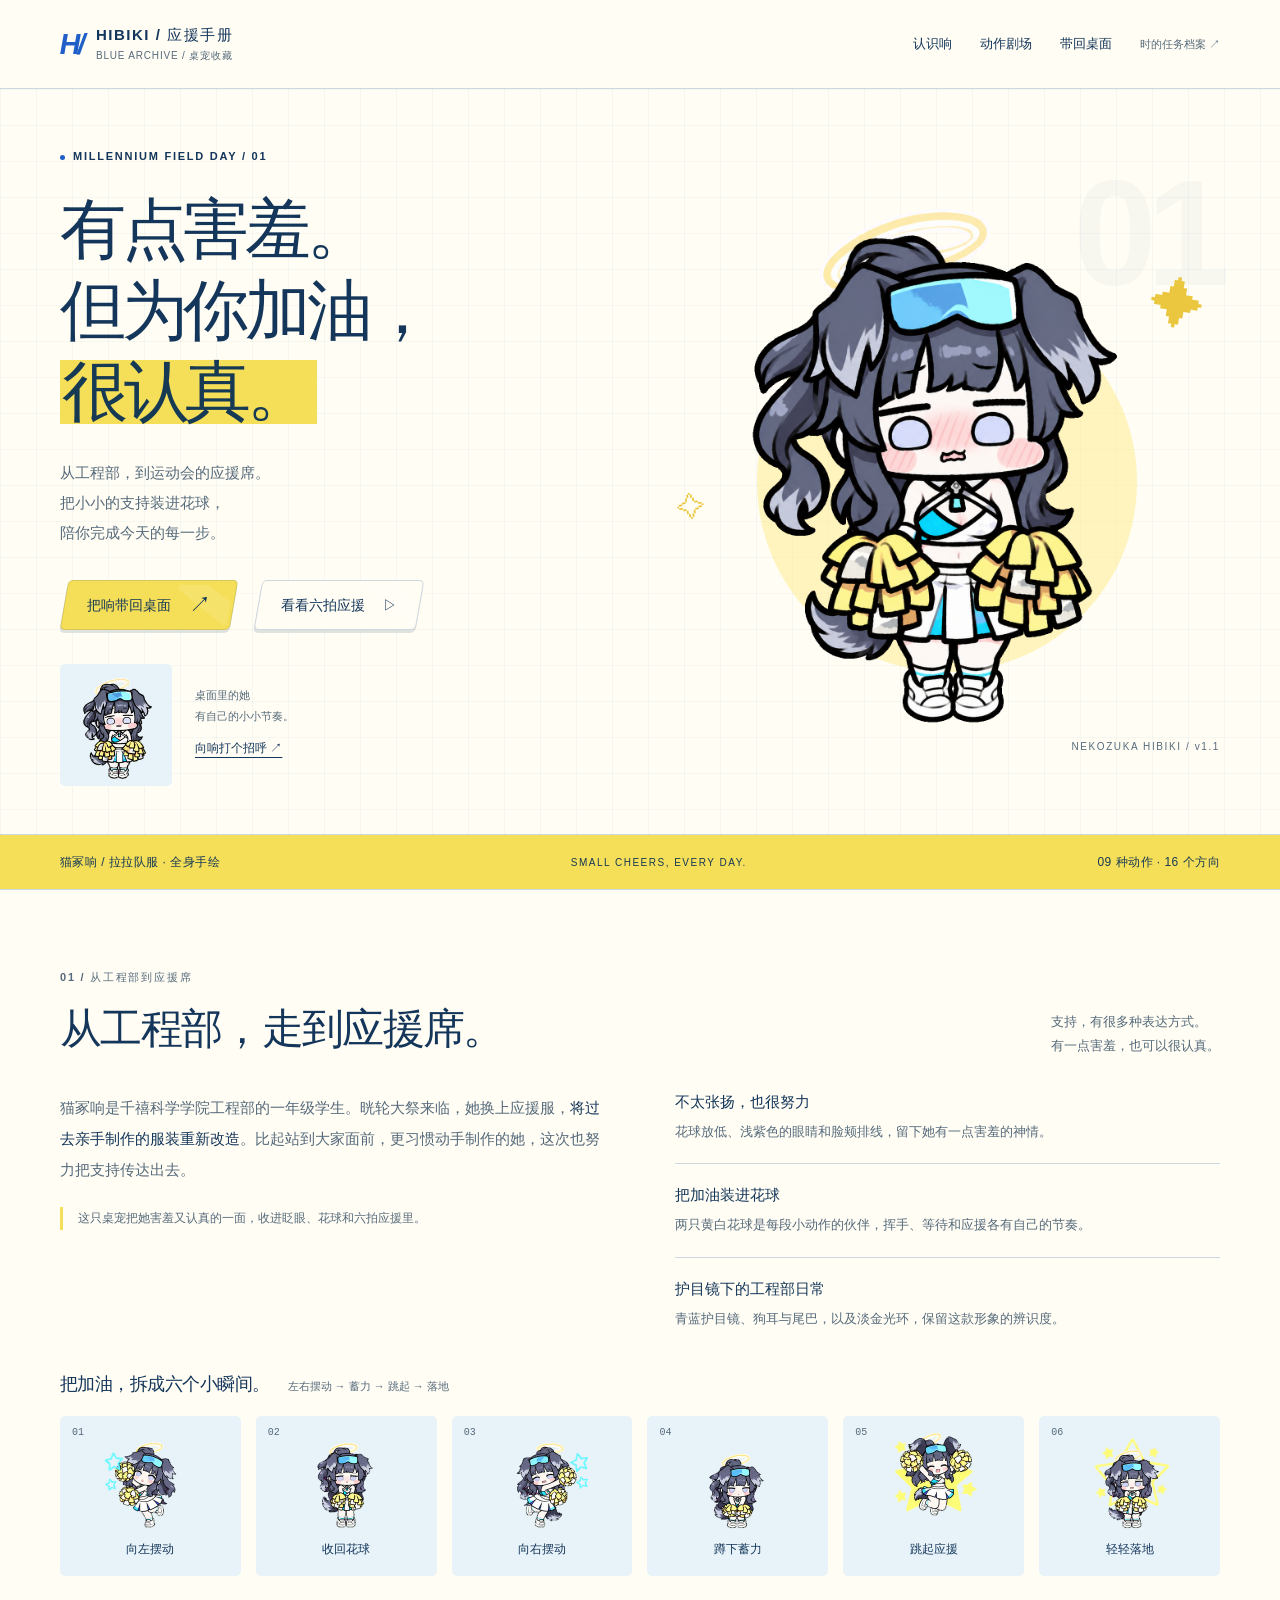
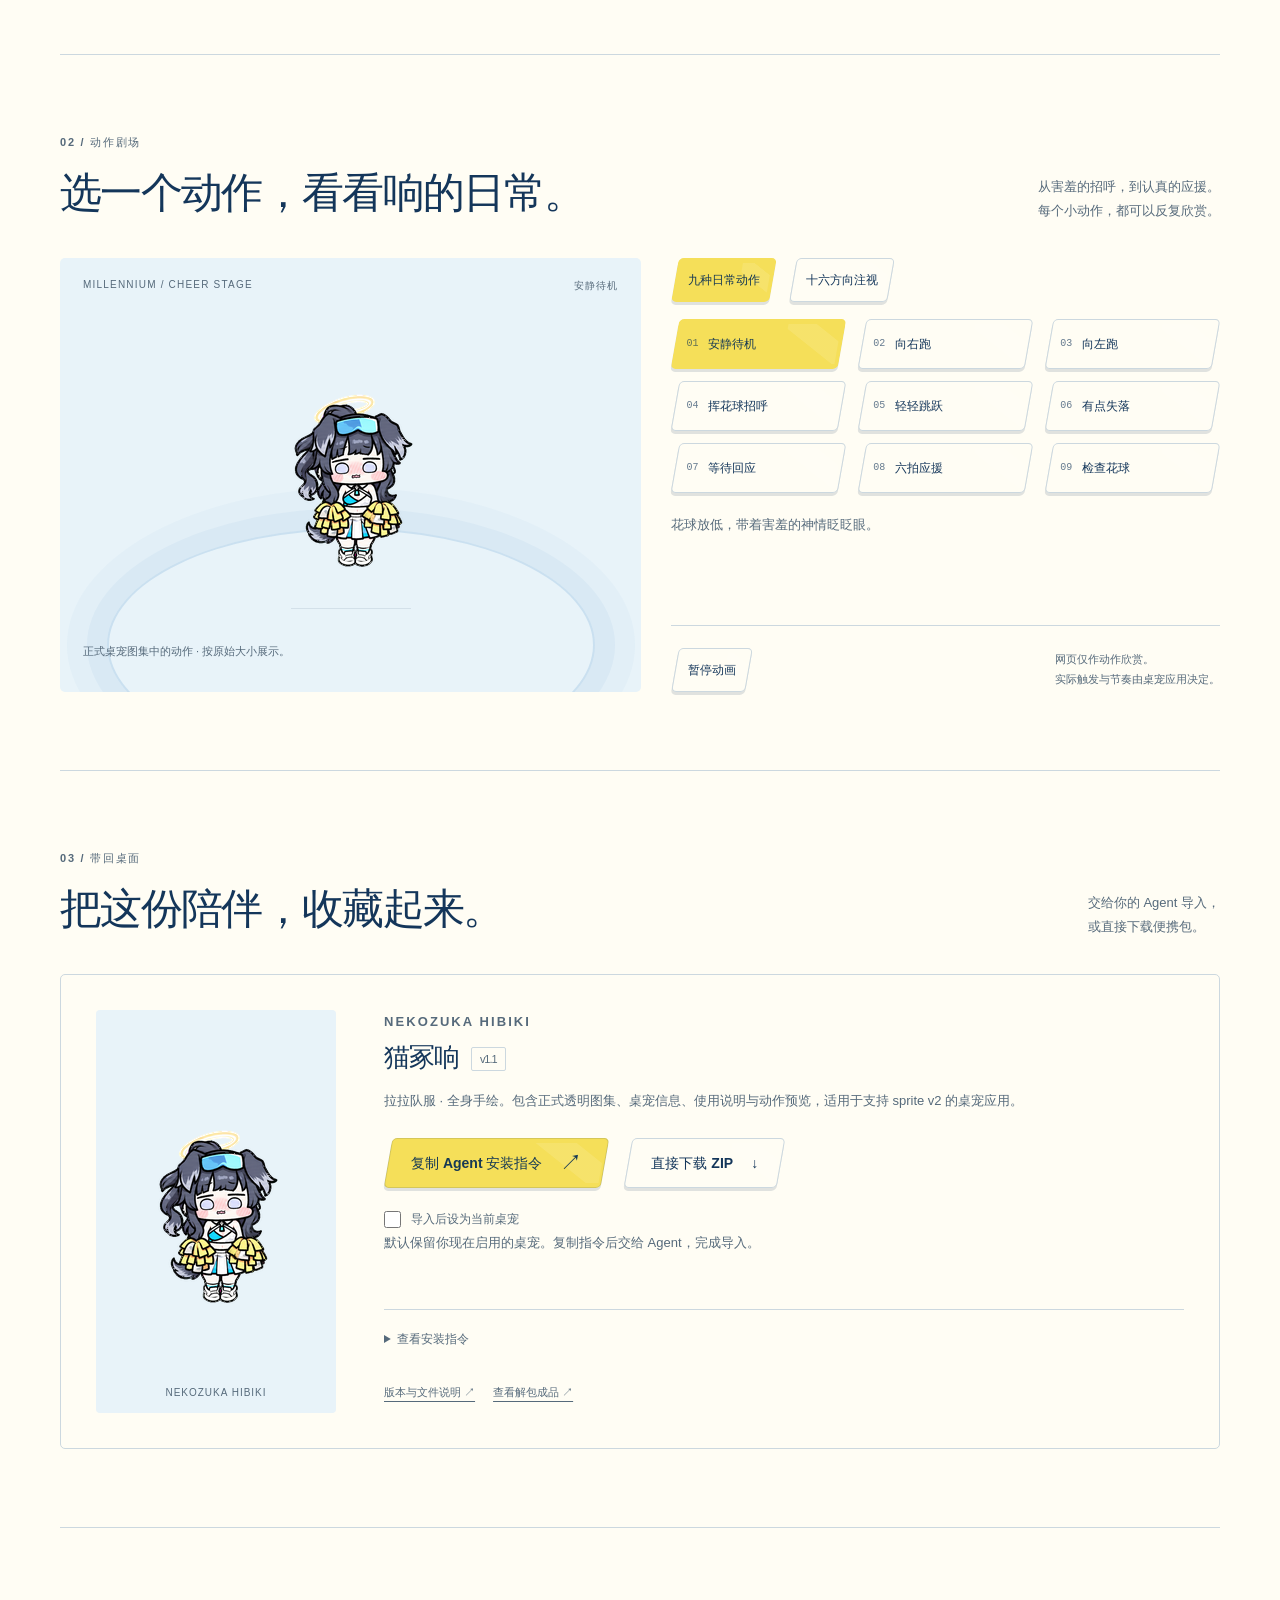
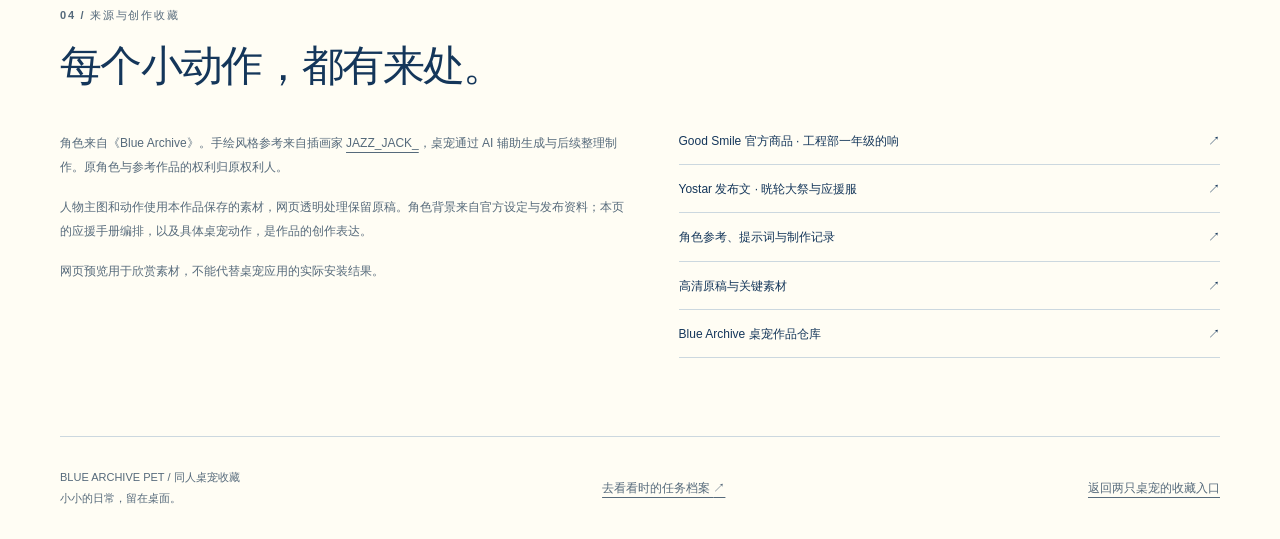
==== site/hibiki.html @ a63660ed "Add distinct Hibiki and Toki promotional websites with transparent HD art" ====
<!doctype html>
<html lang="zh-CN"><head><meta charset="utf-8"><meta name="viewport" content="width=device-width,initial-scale=1"><meta name="color-scheme" content="light dark"><meta name="description" content="猫冢响 · 拉拉队服 · 全身手绘。了解角色的故事，欣赏九种动作与十六个方向，把她带回桌面。"><title>猫冢响 · 应援手册 | Blue Archive 桌宠</title><link rel="stylesheet" href="pet-pages.css"><script type="module" src="pet-page.js"></script><noscript><style>[data-loading],.stage canvas,.motion-controls>div:first-child,.playback-controls,[data-copy],.activate-label,.install-details,.hero-bottom,.download-preview canvas,.mini-gallery canvas,[data-stage-note]{display:none!important}.no-script-note{max-width:75%;margin:0;font-size:14px;line-height:1.9;text-align:center;color:var(--muted)}</style></noscript></head>
<body data-pet="hibiki"><a class="skip" href="#story">跳到正文</a><header class="site-header"><div class="shell header-inner"><a class="brand" href="index.html" aria-label="返回桌宠收藏"><span class="brand-mark" aria-hidden="true">H/</span><span><strong>HIBIKI / 应援手册</strong><small>BLUE ARCHIVE / 桌宠收藏</small></span></a><nav class="nav" aria-label="页面导航"><a href="#story">认识响</a><a href="#motion">动作剧场</a><a href="#download">带回桌面</a><a class="other-pet" href="toki.html">时的任务档案 ↗</a></nav></div></header>
<main><section class="shell hero" aria-labelledby="hero-title"><div class="hero-copy"><p class="eyebrow"><span class="dot" aria-hidden="true"></span>MILLENNIUM FIELD DAY / 01</p><h1 id="hero-title">有点害羞。<br>但为你加油，<br><span class="highlight">很认真。</span></h1><p class="hero-lead">从工程部，到运动会的应援席。<br>把小小的支持装进花球，<br>陪你完成今天的每一步。</p><div class="hero-actions"><a class="button" href="#download">把响带回桌面 <span class="arrow" aria-hidden="true">↗</span></a><a class="button secondary" href="#motion" data-play-state="running">看看六拍应援 <span aria-hidden="true">▷</span></a></div><div class="hero-bottom"><div class="hero-idle"><canvas class="pet-player" data-role="hero" role="img" aria-label="响的独立待机预览" width="192" height="208"></canvas></div><div class="hero-note"><p>桌面里的她<br>有自己的小小节奏。</p><button class="text-action" type="button" data-greet>向响打个招呼 ↗</button></div></div></div><div class="hero-art"><div class="hero-orbit" aria-hidden="true"></div><span class="hero-star" aria-hidden="true">✦</span><span class="hero-star small" aria-hidden="true">✧</span><img class="hero-main" src="assets/hibiki-main.png" alt="猫冢响拉拉队服全身手绘形象：灰黑长发、狗耳、青蓝护目镜、蓝白制服和黄白花球" width="1204" height="1306" fetchpriority="high"><span class="portrait-caption">NEKOZUKA HIBIKI / v1.1</span></div></section>
<div class="ticker"><div class="shell ticker-inner"><span>猫冢响 / 拉拉队服 · 全身手绘</span><span class="en">SMALL CHEERS, EVERY DAY.</span><span>09 种动作 · 16 个方向</span></div></div>
<section class="shell section" id="story" aria-labelledby="story-title"><div class="section-heading"><div><p class="eyebrow muted">01 / 从工程部到应援席</p><h2 id="story-title">从工程部，走到应援席。</h2></div><p>支持，有很多种表达方式。<br>有一点害羞，也可以很认真。</p></div><div class="story-layout"><div><p class="story-prose">猫冢响是千禧科学学院工程部的一年级学生。晄轮大祭来临，她换上应援服，<strong>将过去亲手制作的服装重新改造</strong>。比起站到大家面前，更习惯动手制作的她，这次也努力把支持传达出去。</p><p class="story-note">这只桌宠把她害羞又认真的一面，收进眨眼、花球和六拍应援里。</p></div><dl class="detail-list"><div><dt>不太张扬，也很努力</dt><dd>花球放低、浅紫色的眼睛和脸颊排线，留下她有一点害羞的神情。</dd></div><div><dt>把加油装进花球</dt><dd>两只黄白花球是每段小动作的伙伴，挥手、等待和应援各有自己的节奏。</dd></div><div><dt>护目镜下的工程部日常</dt><dd>青蓝护目镜、狗耳与尾巴，以及淡金光环，保留这款形象的辨识度。</dd></div></dl></div><div class="mini-gallery-title"><h3>把加油，拆成六个小瞬间。</h3><p>左右摆动 → 蓄力 → 跳起 → 落地</p></div><div class="mini-gallery"><article class="still-card"><span class="number">01</span><canvas width="192" height="208" role="img" aria-label="响：向左摆动的动作静帧" data-still-row="7" data-still-frame="0"></canvas><p>向左摆动</p></article><article class="still-card"><span class="number">02</span><canvas width="192" height="208" role="img" aria-label="响：收回花球的动作静帧" data-still-row="7" data-still-frame="1"></canvas><p>收回花球</p></article><article class="still-card"><span class="number">03</span><canvas width="192" height="208" role="img" aria-label="响：向右摆动的动作静帧" data-still-row="7" data-still-frame="2"></canvas><p>向右摆动</p></article><article class="still-card"><span class="number">04</span><canvas width="192" height="208" role="img" aria-label="响：蹲下蓄力的动作静帧" data-still-row="7" data-still-frame="3"></canvas><p>蹲下蓄力</p></article><article class="still-card"><span class="number">05</span><canvas width="192" height="208" role="img" aria-label="响：跳起应援的动作静帧" data-still-row="7" data-still-frame="4"></canvas><p>跳起应援</p></article><article class="still-card"><span class="number">06</span><canvas width="192" height="208" role="img" aria-label="响：轻轻落地的动作静帧" data-still-row="7" data-still-frame="5"></canvas><p>轻轻落地</p></article></div></section>
<section class="shell section" id="motion" aria-labelledby="motion-title"><div class="section-heading"><div><p class="eyebrow muted">02 / 动作剧场</p><h2 id="motion-title">选一个动作，看看响的日常。</h2></div><p>从害羞的招呼，到认真的应援。<br>每个小动作，都可以反复欣赏。</p></div><div class="theater"><div class="stage" data-stage tabindex="0" aria-label="响的动作舞台，在跟随模式中可移动指针或用方向选项转向"><noscript><p class="no-script-note">当前展示静态作品。启用 JavaScript 后可以欣赏动作与方向；下方 ZIP 可以直接下载。</p></noscript><div class="stage-top"><span>MILLENNIUM / CHEER STAGE</span><span data-stage-state>安静待机</span></div><canvas class="pet-player" data-role="theater" role="img" aria-label="响：安静待机" width="192" height="208"></canvas><span class="loading" data-loading role="status">正在准备动作…</span><p class="stage-bottom" data-stage-note>选择右侧动作，或切换到十六方向注视。</p></div><div class="motion-controls"><div><div class="mode-controls" role="group" aria-label="预览模式"><button class="button small" type="button" data-mode="actions" aria-pressed="true">九种日常动作</button><button class="button small secondary" type="button" data-mode="directions" aria-pressed="false">十六方向注视</button></div><div class="action-grid" data-actions role="group" aria-label="选择响的动作"><button class="button" type="button" data-state="idle" aria-pressed="true"><span class="num">01</span>安静待机</button><button class="button" type="button" data-state="running-right" aria-pressed="false"><span class="num">02</span>向右跑</button><button class="button" type="button" data-state="running-left" aria-pressed="false"><span class="num">03</span>向左跑</button><button class="button" type="button" data-state="waving" aria-pressed="false"><span class="num">04</span>挥花球招呼</button><button class="button" type="button" data-state="jumping" aria-pressed="false"><span class="num">05</span>轻轻跳跃</button><button class="button" type="button" data-state="failed" aria-pressed="false"><span class="num">06</span>有点失落</button><button class="button" type="button" data-state="waiting" aria-pressed="false"><span class="num">07</span>等待回应</button><button class="button" type="button" data-state="running" aria-pressed="false"><span class="num">08</span>六拍应援</button><button class="button" type="button" data-state="review" aria-pressed="false"><span class="num">09</span>检查花球</button></div><p class="action-description" data-action-description>花球放低，带着害羞的神情眨眨眼。</p><div class="direction-controls" data-directions hidden><label for="look-direction">看向哪个方向</label><div class="direction-select"><button class="button small secondary" type="button" data-direction-step="-1" aria-label="逆时针转一个方向">←</button><select id="look-direction" aria-label="选择注视方向"><option value="0">正上方 · 0°</option><option value="1">右上偏上 · 22.5°</option><option value="2">右上方 · 45°</option><option value="3">右上偏右 · 67.5°</option><option value="4">正右方 · 90°</option><option value="5">右下偏右 · 112.5°</option><option value="6">右下方 · 135°</option><option value="7">右下偏下 · 157.5°</option><option value="8">正下方 · 180°</option><option value="9">左下偏下 · 202.5°</option><option value="10">左下方 · 225°</option><option value="11">左下偏左 · 247.5°</option><option value="12">正左方 · 270°</option><option value="13">左上偏左 · 292.5°</option><option value="14">左上方 · 315°</option><option value="15">左上偏上 · 337.5°</option></select><button class="button small secondary" type="button" data-direction-step="1" aria-label="顺时针转一个方向">→</button></div><label class="follow-label"><input type="checkbox" data-follow checked>跟随舞台里的鼠标或触摸位置</label><p class="action-description">身体正面站好，转转头看看你。也可以用方向选项、左右键或方向按钮操作。</p></div></div><div><div class="playback-controls"><button class="button small secondary" type="button" data-pause aria-pressed="false">暂停动画</button><p>网页仅作动作欣赏。<br>实际触发与节奏由桌宠应用决定。</p></div><p class="motion-error" data-motion-error role="status" hidden></p></div></div></div></section>
<section class="shell section" id="download" aria-labelledby="download-title"><div class="section-heading"><div><p class="eyebrow muted">03 / 带回桌面</p><h2 id="download-title">把这份陪伴，收藏起来。</h2></div><p>交给你的 Agent 导入，<br>或直接下载便携包。</p></div><article class="download-card"><div class="download-preview"><canvas class="pet-player" data-role="install" role="img" aria-label="将要下载的响的独立待机预览" width="192" height="208"></canvas><span class="caption">NEKOZUKA HIBIKI</span></div><div class="download-copy"><p class="eyebrow muted">NEKOZUKA HIBIKI</p><h3>猫冢响<span class="version-tag">v1.1</span></h3><p>拉拉队服 · 全身手绘。包含正式透明图集、桌宠信息、使用说明与动作预览，适用于支持 sprite v2 的桌宠应用。</p><div class="download-actions"><button class="button" type="button" data-copy>复制 Agent 安装指令 <span class="arrow" aria-hidden="true">↗</span></button><a class="button secondary" href="downloads/hibiki-cheerleader-fullbody-handdrawn-portable.zip" download>直接下载 ZIP <span aria-hidden="true">↓</span></a></div><label class="activate-label"><input type="checkbox" data-activate>导入后设为当前桌宠</label><p class="download-small">默认保留你现在启用的桌宠。复制指令后交给 Agent，完成导入。</p><p class="install-feedback" data-install-feedback role="status" aria-live="polite"></p><details class="install-details"><summary>查看安装指令</summary><label class="sr-only" for="install-instruction">完整 Agent 安装指令</label><textarea id="install-instruction" data-instruction readonly spellcheck="false" placeholder="正在准备安装指令…"></textarea></details><div class="download-small"><a href="https://github.com/MIBXR/blue-archive-pet/releases/tag/v1.1-hibiki-cheerleader-fullbody-handdrawn">版本与文件说明 ↗</a><a href="https://github.com/MIBXR/blue-archive-pet/tree/main/pets/hibiki-cheerleader-fullbody-handdrawn/package">查看解包成品 ↗</a></div></div></article></section>
<section class="shell section" id="sources" aria-labelledby="sources-title"><div class="section-heading"><div><p class="eyebrow muted">04 / 来源与创作收藏</p><h2 id="sources-title">每个小动作，都有来处。</h2></div></div><div class="source-layout"><div><p>角色来自《Blue Archive》。手绘风格参考来自插画家 <a href="https://x.com/JAZZ_JACK_">JAZZ_JACK_</a>，桌宠通过 AI 辅助生成与后续整理制作。原角色与参考作品的权利归原权利人。</p><p>人物主图和动作使用本作品保存的素材，网页透明处理保留原稿。角色背景来自官方设定与发布资料；本页的应援手册编排，以及具体桌宠动作，是作品的创作表达。</p><p>网页预览用于欣赏素材，不能代替桌宠应用的实际安装结果。</p></div><div class="source-links"><a href="https://www.goodsmile.com/ja/product/1138067/Hyper%2BBody%2B%E3%83%92%E3%83%93%E3%82%AD%2B%E5%BF%9C%E6%8F%B4%E5%9B%A3%2B">Good Smile 官方商品 · 工程部一年级的响<span aria-hidden="true">↗</span></a><a href="https://www.4gamer.net/games/519/G051983/20220929076/">Yostar 发布文 · 晄轮大祭与应援服<span aria-hidden="true">↗</span></a><a href="https://github.com/MIBXR/blue-archive-pet/tree/main/pets/hibiki-cheerleader-fullbody-handdrawn/creation">角色参考、提示词与制作记录<span aria-hidden="true">↗</span></a><a href="https://github.com/MIBXR/blue-archive-pet/tree/main/pets/hibiki-cheerleader-fullbody-handdrawn/materials">高清原稿与关键素材<span aria-hidden="true">↗</span></a><a href="https://github.com/MIBXR/blue-archive-pet">Blue Archive 桌宠作品仓库<span aria-hidden="true">↗</span></a></div></div></section></main><footer class="shell site-footer"><span>BLUE ARCHIVE PET / 同人桌宠收藏<br>小小的日常，留在桌面。</span><a href="toki.html">去看看时的任务档案 <span aria-hidden="true">↗</span></a><a href="index.html">返回两只桌宠的收藏入口</a></footer></body></html>
---- site/pet-pages.css ----
:root{color-scheme:light dark;font-family:-apple-system,BlinkMacSystemFont,"Segoe UI","Microsoft YaHei",sans-serif;font-synthesis:none;--page:#fffdf4;--panel:#fffdf4;--ink:#14365a;--muted:#566a7b;--line:#ccd8df;--accent:#205ec8;--action:#f5df59;--action-ink:#163954;--stage:#e8f3f9;--shadow:#17395422;--grid:#3172a20c}
*{box-sizing:border-box}html{scroll-behavior:smooth;scroll-padding-top:110px}body{margin:0;background:var(--page);color:var(--ink);-webkit-font-smoothing:antialiased}body[data-pet="toki"]{--page:#101f32;--panel:#15283f;--ink:#edf4ff;--muted:#acbed3;--line:#324a62;--accent:#8ddce8;--action:#74dbfe;--action-ink:#14304a;--stage:#172e48;--shadow:#0005;--grid:#8ddce809}button,a,input,select,summary{-webkit-tap-highlight-color:transparent}button,input,select,textarea{font:inherit}a{color:inherit;text-underline-offset:5px}button{cursor:pointer}button:disabled{cursor:wait;opacity:.6}img{max-width:100%;display:block}button:focus-visible,a:focus-visible,select:focus-visible,summary:focus-visible,input:focus-visible{outline:3px solid var(--accent);outline-offset:6px}textarea:focus-visible{outline:2px solid var(--accent)}.shell{width:min(1160px,calc(100% - 80px));margin-inline:auto}.skip{position:fixed;top:12px;left:16px;z-index:50;padding:16px 24px;color:var(--page);background:var(--ink);transform:translateY(-160%)}.skip:focus{transform:none}.site-header{position:sticky;top:0;z-index:20;border-bottom:1px solid var(--line);background:var(--page)}.header-inner{display:flex;align-items:center;justify-content:space-between;gap:24px;min-height:88px}.brand{text-decoration:none;display:flex;gap:13px;align-items:center}.brand-mark{font-size:29px;font-weight:800;letter-spacing:-3px;transform:skewX(-10deg);color:var(--accent)}.brand strong{display:block;font-size:15px;letter-spacing:.1em}.brand small{font-size:10px;letter-spacing:.08em;color:var(--muted)}.nav{display:flex;align-items:center;gap:28px}.nav a{min-height:44px;display:flex;align-items:center;font-size:13px;text-decoration:none;position:relative}.nav a[aria-current="location"]:after{content:"";position:absolute;height:3px;left:0;right:0;bottom:0;background:var(--accent);transform:skewX(-10deg)}.nav .other-pet{font-size:11px;color:var(--muted)}.button{position:relative;isolation:isolate;display:inline-flex;align-items:center;justify-content:center;gap:18px;min-height:50px;padding:12px 27px;border:0;background:transparent;color:var(--action-ink);font-weight:750;font-size:14px;line-height:1.5;text-decoration:none;white-space:normal}.button:before{content:"";position:absolute;inset:0 4px;z-index:-1;transform:skewX(-10deg);border-radius:5px;border:1px solid #17395425;background:var(--action);box-shadow:0 3px 0 var(--shadow);transition:filter .16s,box-shadow .16s}.button:after{content:"";position:absolute;inset:5px 8px 5px 65%;z-index:-1;transform:skewX(-10deg);background:linear-gradient(35deg,transparent 45%,#ffffff1c 46% 77%,transparent 78%);pointer-events:none}.button:hover:before{filter:brightness(1.05);box-shadow:0 4px 0 var(--shadow)}.button:active:before{box-shadow:0 1px 0 var(--shadow)}.button.secondary{color:var(--ink)}.button.secondary:before{background:var(--panel);border-color:var(--line)}.button.small{min-height:44px;padding:10px 17px;font-size:12px}.button .arrow{font-size:22px;font-weight:400;line-height:1}.eyebrow{font-size:11px;letter-spacing:.16em;line-height:1.8;font-weight:700;margin:0}.eyebrow.muted{color:var(--muted)}.hero{position:relative;min-height:650px;display:grid;grid-template-columns:1.1fr 1fr;gap:15px;align-items:center;padding-block:58px 48px;isolation:isolate}.hero-copy{position:relative;z-index:2}.hero h1{font-size:clamp(45px,5.15vw,70px);letter-spacing:-.065em;line-height:1.23;font-weight:800;margin:22px 0 26px}.highlight{background:linear-gradient(transparent 8%,var(--action) 8% 92%,transparent 92%);padding:0 8px 2px 2px;color:var(--action-ink)}[data-pet="toki"] .highlight{background:none;color:var(--accent);padding:0}.hero-lead{font-size:15px;line-height:2;max-width:440px;color:var(--muted);margin:0}.hero-actions{display:flex;flex-wrap:wrap;gap:16px;margin-top:32px}.hero-art{position:relative;height:550px;display:flex;align-items:center;justify-content:center;z-index:1}.hero-main{height:94%;width:100%;object-fit:contain;position:relative;z-index:2}.hero-orbit{position:absolute;width:380px;height:380px;border-radius:50%;background:#ffe56b65;top:110px;left:50%;transform:translateX(-50%);z-index:-1}.hero-art:before{content:"01";position:absolute;right:0;top:-35px;font-size:150px;font-weight:900;letter-spacing:-10px;color:#3172a20a;z-index:-1}.hero-star{position:absolute;font-size:54px;right:15px;top:92px;color:#eac73f;transform:rotate(9deg)}.hero-star.small{font-size:28px;left:3px;top:310px;right:auto;transform:rotate(-8deg)}[data-pet="hibiki"] .hero:before{content:"";position:absolute;inset:0 calc((1160px - 100vw)/2);min-width:100%;background:linear-gradient(var(--grid) 1px,transparent 1px),linear-gradient(90deg,var(--grid) 1px,transparent 1px);background-size:36px 36px;z-index:-2;pointer-events:none}[data-pet="toki"] .hero-orbit{background:transparent;border:1px solid #8ddce836;width:410px;height:410px;top:105px}[data-pet="toki"] .hero-orbit:before{content:"";position:absolute;inset:30px;border-radius:50%;border:1px dashed #8ddce823}[data-pet="toki"] .hero-art:before{content:"05";color:#8ddce80a}[data-pet="toki"] .hero-star{font-family:monospace;font-size:30px;color:#8ddce891;transform:none}[data-pet="toki"] .hero-star.small{color:#8ddce84d}.portrait-caption{position:absolute;bottom:0;right:0;color:var(--muted);font-size:10px;letter-spacing:.16em}.hero-bottom{display:flex;align-items:center;gap:23px;margin-top:34px}.hero-idle{position:relative;width:112px;height:122px;display:flex;align-items:center;justify-content:center;background:var(--stage);border-radius:5px;overflow:hidden}.hero-idle canvas{max-width:100%;max-height:100%;width:auto!important;height:auto!important;object-fit:contain}.hero-note p{font-size:11px;line-height:1.9;margin:0 0 5px;color:var(--muted)}.text-action{border:0;background:none;color:var(--ink);font-size:12px;padding:8px 0;text-decoration:underline;text-underline-offset:5px;cursor:pointer}.ticker{border-block:1px solid var(--line);background:var(--action);color:var(--action-ink)}.ticker-inner{display:flex;align-items:center;justify-content:space-between;gap:30px;min-height:54px;font-size:12px;letter-spacing:.04em}.ticker .en{font-size:10px;letter-spacing:.15em}[data-pet="toki"] .ticker{background:var(--panel);color:var(--accent)}.section{padding-block:78px;scroll-margin-top:0;border-bottom:1px solid var(--line)}.section-heading{display:flex;align-items:flex-end;justify-content:space-between;gap:30px;margin-bottom:35px}.section h2{font-size:clamp(26px,3.25vw,42px);letter-spacing:-.04em;line-height:1.4;margin:12px 0 0}.section-heading>p{max-width:320px;font-size:13px;line-height:1.85;color:var(--muted);margin:0}.story-layout{display:grid;grid-template-columns:1fr 1fr;gap:70px}.story-prose{font-size:15px;line-height:2.05;margin:0;color:var(--muted)}.story-prose strong{color:var(--ink);font-weight:650}.story-note{font-size:12px;line-height:1.9;color:var(--muted);margin:22px 0 0;padding-left:15px;border-left:3px solid var(--action)}.detail-list{margin:0;display:grid;gap:22px}.detail-list>div{padding-bottom:20px;border-bottom:1px solid var(--line)}.detail-list>div:last-child{border-bottom:0;padding-bottom:0}.detail-list dt{font-size:15px;font-weight:750;margin-bottom:8px}.detail-list dd{font-size:13px;line-height:1.8;color:var(--muted);margin:0}.mini-gallery-title{display:flex;align-items:baseline;gap:18px;margin:42px 0 20px}.mini-gallery-title h3{font-size:18px;letter-spacing:-.03em;margin:0}.mini-gallery-title p{font-size:11px;color:var(--muted);margin:0}.mini-gallery{display:grid;grid-template-columns:repeat(6,minmax(0,1fr));gap:15px}.still-card{background:var(--stage);border-radius:5px;padding:14px 9px 16px;text-align:center;position:relative}.still-card .number{position:absolute;left:12px;top:11px;font-size:10px;color:var(--muted);font-family:monospace}.still-card canvas{display:block;margin:0 auto 5px;width:96px;height:104px}.still-card p{font-size:12px;font-weight:650;margin:0;line-height:1.7}[data-pet="toki"] .mini-gallery{grid-template-columns:repeat(3,minmax(0,1fr))}[data-pet="toki"] .still-card{display:flex;align-items:center;gap:10px;text-align:left;padding:18px 14px}[data-pet="toki"] .still-card canvas{margin:0;flex:0 0 96px}[data-pet="toki"] .still-card p span{display:block;font-size:11px;color:var(--muted);font-weight:400;margin-top:5px}.theater{display:grid;grid-template-columns:1.06fr 1fr;gap:30px}.stage{position:relative;min-height:434px;display:flex;align-items:center;justify-content:center;background:var(--stage);border-radius:5px;isolation:isolate;overflow:hidden;touch-action:pan-y}.stage:before{content:"";position:absolute;left:8%;right:8%;bottom:-70px;height:230px;border:2px solid #3984c52b;border-radius:50%;box-shadow:0 0 0 20px #3984c50e,0 0 0 40px #3984c509;z-index:-1}.stage:after{content:"";position:absolute;height:1px;width:120px;left:calc(50% - 60px);bottom:83px;background:#16395419;z-index:-1}.stage-top{position:absolute;top:21px;left:23px;right:23px;display:flex;justify-content:space-between;gap:20px;font-size:10px;letter-spacing:.12em;color:var(--muted)}.stage-bottom{position:absolute;bottom:20px;left:23px;right:23px;font-size:11px;color:var(--muted);line-height:1.7}.stage canvas{display:block;width:auto!important;height:275px!important;max-width:90%;max-height:75%;object-fit:contain}.stage canvas[data-pet-source="published-atlas"]{width:192px!important;height:208px!important}.stage canvas[data-pet-status="loading"]{opacity:0}.stage .loading{position:absolute;font-size:12px;color:var(--muted);background:var(--stage);padding:8px 16px}.stage.ready .loading{display:none}[data-pet="toki"] .stage{background:linear-gradient(#8ddce80a 1px,transparent 1px),linear-gradient(90deg,#8ddce80a 1px,transparent 1px),var(--stage);background-size:40px 40px}[data-pet="toki"] .stage:before{border-radius:0;left:9%;right:9%;top:70px;bottom:60px;height:auto;border:1px solid #8ddce827;box-shadow:none}[data-pet="toki"] .stage:after{background:#8ddce845}.motion-controls{display:flex;flex-direction:column;justify-content:space-between;gap:24px}.mode-controls{display:flex;gap:12px;flex-wrap:wrap}.mode-controls button[aria-pressed="true"]:before{background:var(--action);border-color:transparent}.mode-controls button[aria-pressed="true"]{color:var(--action-ink)}.action-grid{display:grid;grid-template-columns:repeat(3,minmax(0,1fr));gap:12px;margin-top:17px}.action-grid .button{font-size:12px;justify-content:flex-start;padding:13px 15px;gap:10px;min-height:50px}.action-grid .button:before{background:var(--panel);border-color:var(--line)}.action-grid .button{color:var(--ink)}.action-grid .button[aria-pressed="true"]{color:var(--action-ink)}.action-grid .button[aria-pressed="true"]:before{background:var(--action);border-color:transparent}.action-grid .num{font:10px "Consolas",monospace;opacity:.65}.action-description{font-size:13px;line-height:1.85;color:var(--muted);min-height:50px;margin:20px 0 0}.direction-controls{margin-top:20px;padding-top:20px;border-top:1px solid var(--line)}[hidden]{display:none!important}.direction-controls label{font-size:12px;color:var(--muted)}.direction-select{display:flex;gap:12px;align-items:center;margin-top:11px}.direction-select select{min-width:0;flex:1;min-height:46px;border:1px solid var(--line);border-radius:5px;color:var(--ink);background:var(--panel);padding:10px 12px;font-size:13px}.follow-label{display:flex;align-items:center;gap:9px;margin-top:14px;font-size:12px;line-height:1.7;color:var(--muted)}input[type="checkbox"]{accent-color:var(--accent);width:17px;height:17px;flex:0 0 17px;margin:0}.playback-controls{display:flex;align-items:center;justify-content:space-between;gap:12px;margin-top:5px;padding-top:22px;border-top:1px solid var(--line)}.playback-controls p{margin:0;font-size:11px;color:var(--muted);max-width:215px;line-height:1.8}.motion-error{font-size:12px;line-height:1.8;color:#d15354}.download-card{display:grid;grid-template-columns:240px 1fr;gap:48px;padding:35px;background:var(--panel);border:1px solid var(--line);border-radius:5px}.download-preview{background:var(--stage);border-radius:4px;display:flex;align-items:center;justify-content:center;min-height:280px;position:relative;overflow:hidden}.download-preview canvas{height:224px!important;width:auto!important;max-width:94%;object-fit:contain}.download-preview canvas[data-pet-source="published-atlas"]{width:192px!important;height:208px!important}.download-preview .caption{position:absolute;bottom:15px;left:0;right:0;text-align:center;font-size:10px;color:var(--muted);letter-spacing:.1em}.version-tag{display:inline-block;font-size:11px;color:var(--muted);margin-left:12px;padding:5px 8px;border:1px solid var(--line);border-radius:2px;font-weight:500;vertical-align:middle}.download-copy h3{font-size:26px;letter-spacing:-.04em;margin:6px 0 14px}.download-copy>p{font-size:13px;line-height:1.9;color:var(--muted);margin:0}.download-actions{display:flex;flex-wrap:wrap;gap:15px;margin-top:24px}.activate-label{display:flex;align-items:center;gap:10px;font-size:12px;line-height:1.9;color:var(--muted);margin-top:20px}.install-feedback{min-height:23px;margin-top:12px!important;color:var(--ink)!important;font-weight:650}.install-details{border-top:1px solid var(--line);padding-top:18px;margin-top:18px}.install-details summary{font-size:12px;color:var(--muted);cursor:pointer;min-height:35px;line-height:1.9}.install-details textarea{width:100%;height:235px;resize:vertical;background:var(--page);color:var(--ink);border:1px solid var(--line);border-radius:4px;padding:16px;line-height:1.8;font-size:12px;margin-top:13px}.download-small{margin-top:22px;display:flex;flex-wrap:wrap;gap:18px;font-size:11px;color:var(--muted)}.download-small a{min-height:28px}.source-layout{display:grid;grid-template-columns:1.05fr 1fr;gap:50px}.source-layout p{font-size:12px;color:var(--muted);line-height:2;margin:0 0 16px}.source-links{display:grid;gap:14px}.source-links a{font-size:12px;line-height:1.7;display:flex;justify-content:space-between;gap:20px;padding-bottom:13px;border-bottom:1px solid var(--line);text-decoration:none}.source-links a:hover{text-decoration:underline}.site-footer{display:flex;align-items:center;justify-content:space-between;gap:30px;padding-block:30px;color:var(--muted);font-size:11px;line-height:1.9}.site-footer a{font-size:12px}.page-status{color:var(--muted);font-size:10px}.dot{display:inline-block;width:5px;height:5px;border-radius:50%;background:var(--accent);margin-right:8px}.sr-only{position:absolute;width:1px;height:1px;padding:0;margin:-1px;overflow:hidden;clip:rect(0,0,0,0);white-space:nowrap;border:0}
[data-pet="hibiki"] .hero:before{inset:0 auto;left:50%;width:100vw;min-width:0;transform:translateX(-50%)}
.stage canvas[data-pet-source="original-hd"]{width:min(382px,90%)!important;height:auto!important;max-height:none}
.download-preview canvas[data-pet-source="original-hd"]{width:min(280px,94%)!important;height:auto!important}
@media(min-width:1240px){[data-pet="toki"] .hero{min-height:680px}.hero-main{max-height:550px}.hero-art{height:570px}}
@media(max-width:1100px){.shell{width:calc(100% - 56px)}.nav{gap:20px}.hero{min-height:600px;padding-top:45px}.hero-art{height:480px}.hero-orbit{width:300px;height:300px;top:105px}[data-pet="toki"] .hero-orbit{width:325px;height:325px}.hero h1{font-size:52px}.hero .button{font-size:13px;padding-inline:20px}.hero-actions{gap:11px}.story-layout{gap:45px}.download-card{gap:30px;padding:28px;grid-template-columns:220px 1fr}.action-grid{gap:10px}.action-grid .button{padding-inline:12px;gap:7px;font-size:11px}.theater{gap:24px}.stage{min-height:435px}.mini-gallery{gap:10px}[data-pet="toki"] .still-card{padding-inline:10px}.source-layout{gap:36px}}
@media(max-width:850px){.header-inner{gap:14px;min-height:82px}.nav{gap:16px}.nav .other-pet{display:none}.hero{grid-template-columns:1fr .9fr;min-height:565px}.hero h1{font-size:46px}.hero-art{height:420px}.hero-lead{font-size:13px}.hero-orbit{width:250px;height:250px}[data-pet="toki"] .hero-orbit{width:260px;height:260px}.hero-star{font-size:40px;right:0;top:85px}.hero-bottom{margin-top:28px}.hero-idle{width:85px;height:92px}.hero-note p{font-size:10px}.portrait-caption{font-size:8px}.section{padding-block:60px}.section-heading{align-items:flex-start}.section-heading>p{max-width:235px;font-size:12px}.story-layout{gap:32px}.mini-gallery{grid-template-columns:repeat(3,minmax(0,1fr))}[data-pet="toki"] .still-card{flex-direction:column;text-align:center;padding:18px 10px}.theater{grid-template-columns:1fr;gap:27px}.stage{min-height:380px}.motion-controls{gap:20px}.action-grid{grid-template-columns:repeat(3,minmax(0,1fr))}.action-grid .button{font-size:13px;min-height:50px;padding-inline:18px}.action-description{min-height:0}.download-card{grid-template-columns:190px 1fr;gap:25px;padding:23px}.download-copy h3{font-size:23px}.download-preview{min-height:245px}.download-actions{gap:12px}.download-actions .button{font-size:12px;padding-inline:19px}.source-layout{gap:30px}}
@media(max-width:650px){html{scroll-padding-top:126px}.shell{width:calc(100% - 36px)}.header-inner{min-height:108px;flex-wrap:wrap;padding-block:14px 9px;gap:9px}.brand strong{font-size:13px}.brand small{font-size:9px}.brand-mark{font-size:26px}.nav{width:100%;justify-content:space-between;gap:18px}.nav a{font-size:12px;min-height:33px}.nav .other-pet{display:flex;margin-left:auto;font-size:10px}.hero{grid-template-columns:1fr;padding-block:34px 28px;gap:6px;min-height:0}.hero-copy{padding-right:0}.hero h1{font-size:45px;margin-top:18px;margin-bottom:18px}.hero-lead{font-size:13px;max-width:360px}.hero-actions{margin-top:24px}.hero .button{font-size:12px;padding-inline:20px;min-height:48px}.hero-bottom{margin-top:22px}.hero-idle{width:84px;height:90px}.hero-art{height:370px;margin-top:8px}.hero-main{height:98%;width:auto;max-width:100%}.hero-orbit{width:260px;height:260px;top:60px}[data-pet="toki"] .hero-orbit{width:290px;height:290px;top:45px}.hero-art:before{font-size:100px;top:-10px;right:15px}.hero-star{top:60px;right:30px;font-size:32px}.hero-star.small{left:40px;top:240px;font-size:23px}.portrait-caption{font-size:8px;bottom:3px;right:8px}.ticker-inner{font-size:10px;gap:12px;min-height:49px}.ticker .en{display:none}.section{padding-block:44px}.section-heading{display:block;margin-bottom:25px}.section-heading>p{max-width:100%;margin-top:16px;font-size:12px}.section h2{font-size:29px}.story-layout{grid-template-columns:1fr;gap:28px}.story-prose{font-size:14px}.detail-list{gap:16px}.detail-list>div{padding-bottom:16px}.detail-list dt{font-size:14px}.mini-gallery-title{display:block;margin-top:30px}.mini-gallery-title h3{font-size:17px}.mini-gallery-title p{margin-top:8px;line-height:1.8}.mini-gallery{gap:9px}.still-card{padding:14px 4px}.still-card canvas{width:83px;height:90px}.still-card .number{left:9px;top:8px;font-size:8px}.still-card p{font-size:11px}[data-pet="toki"] .mini-gallery{gap:8px}[data-pet="toki"] .still-card{padding-inline:5px}[data-pet="toki"] .still-card canvas{flex-basis:auto;width:82px;height:89px}[data-pet="toki"] .still-card p{font-size:11px}[data-pet="toki"] .still-card p span{font-size:10px}.stage{min-height:350px}.stage canvas{height:250px!important;max-width:85%}.stage-top{top:18px;left:18px;right:18px;font-size:9px;letter-spacing:.09em}.stage-bottom{left:18px;right:18px;bottom:15px;font-size:10px}.stage:before{bottom:-95px}.theater{gap:23px}.action-grid{gap:10px}.action-grid .button{font-size:11px;padding:12px 11px;gap:6px;min-height:47px}.mode-controls{gap:11px}.mode-controls .button{font-size:12px;min-height:46px;padding-inline:18px}.playback-controls p{max-width:185px;font-size:10px}.direction-select{gap:9px}.direction-select .button{padding-inline:12px}.download-card{grid-template-columns:1fr;padding:22px 18px;gap:23px}.download-preview{min-height:235px}.download-preview canvas{height:200px!important}.download-copy h3{font-size:24px}.download-actions{display:grid;grid-template-columns:1fr;gap:14px}.download-actions .button{min-height:51px;font-size:13px}.source-layout{grid-template-columns:1fr;gap:20px}.source-links{gap:14px}.site-footer{flex-direction:column;align-items:flex-start;gap:10px;padding-block:25px}.button:before{inset-inline:5px}.version-tag{font-size:10px}.hero-note p{font-size:10px}}
@media(max-width:350px){.shell{width:calc(100% - 30px)}.hero h1{font-size:39px}.hero .button{padding-inline:17px;font-size:11px}.hero-art{height:330px}.hero-orbit{width:235px;height:235px}.nav{gap:12px}.nav .other-pet{font-size:9px}.section h2{font-size:26px}.action-grid .button{padding-inline:8px;font-size:10px;gap:4px}.action-grid{gap:9px}.playback-controls p{max-width:150px}.still-card canvas{width:77px;height:84px}.still-card p{font-size:10px}.direction-select select{font-size:12px;padding-inline:7px}.direction-select .button{padding-inline:10px}.stage-top{font-size:8px}.ticker-inner{font-size:9px}.download-copy h3{font-size:22px}.version-tag{margin-left:8px}}
@media(max-width:650px){.stage canvas[data-pet-source="original-hd"]{width:min(320px,85%)!important;height:auto!important}.download-preview canvas[data-pet-source="original-hd"]{width:240px!important;height:auto!important}}
@media(prefers-color-scheme:dark){body[data-pet="hibiki"]{--page:#182737;--panel:#1d3043;--ink:#eef4fd;--muted:#b2c4d4;--line:#3c5367;--accent:#8bccf8;--stage:#233c53;--grid:#b4ddf507;--shadow:#0004}.hero-orbit{background:#ffe56b26}.hero-art:before{color:#b4ddf508}}
@media(prefers-reduced-motion:reduce){html{scroll-behavior:auto}*,*:before,*:after{transition:none!important}}
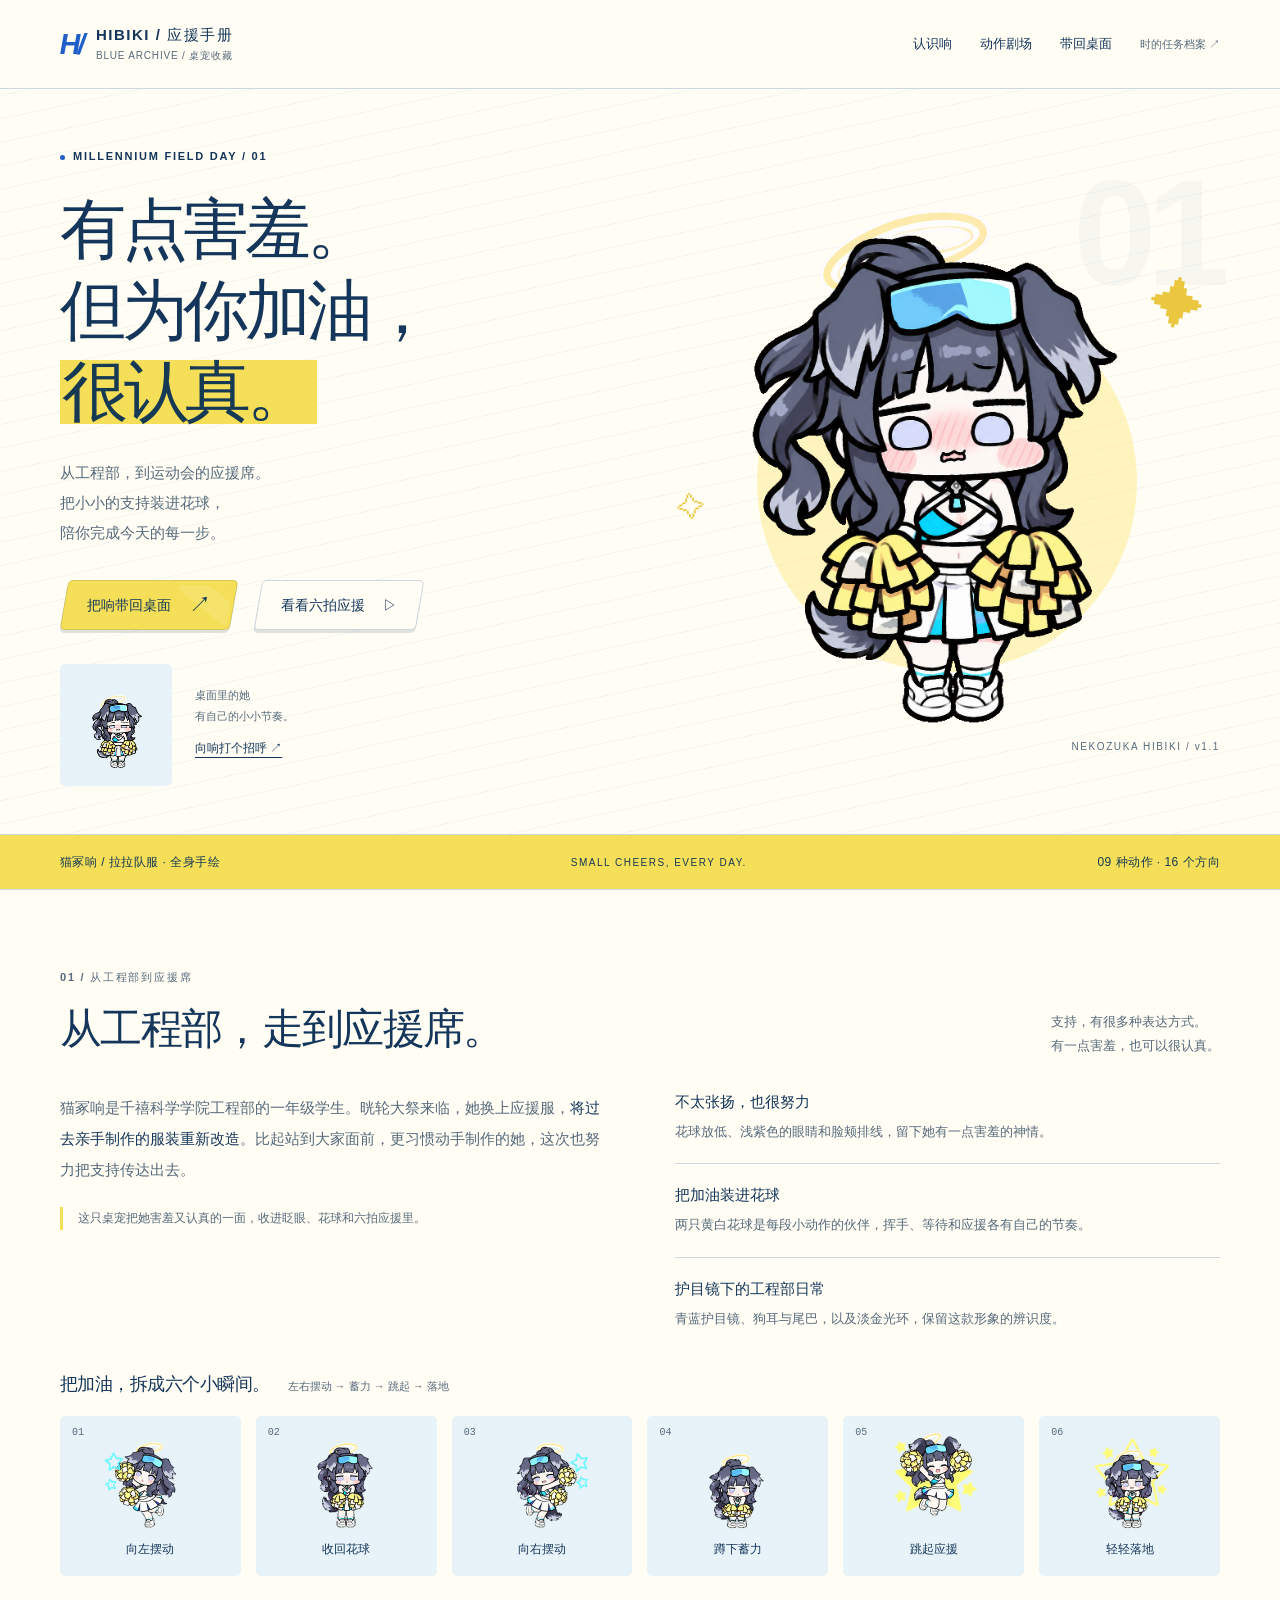
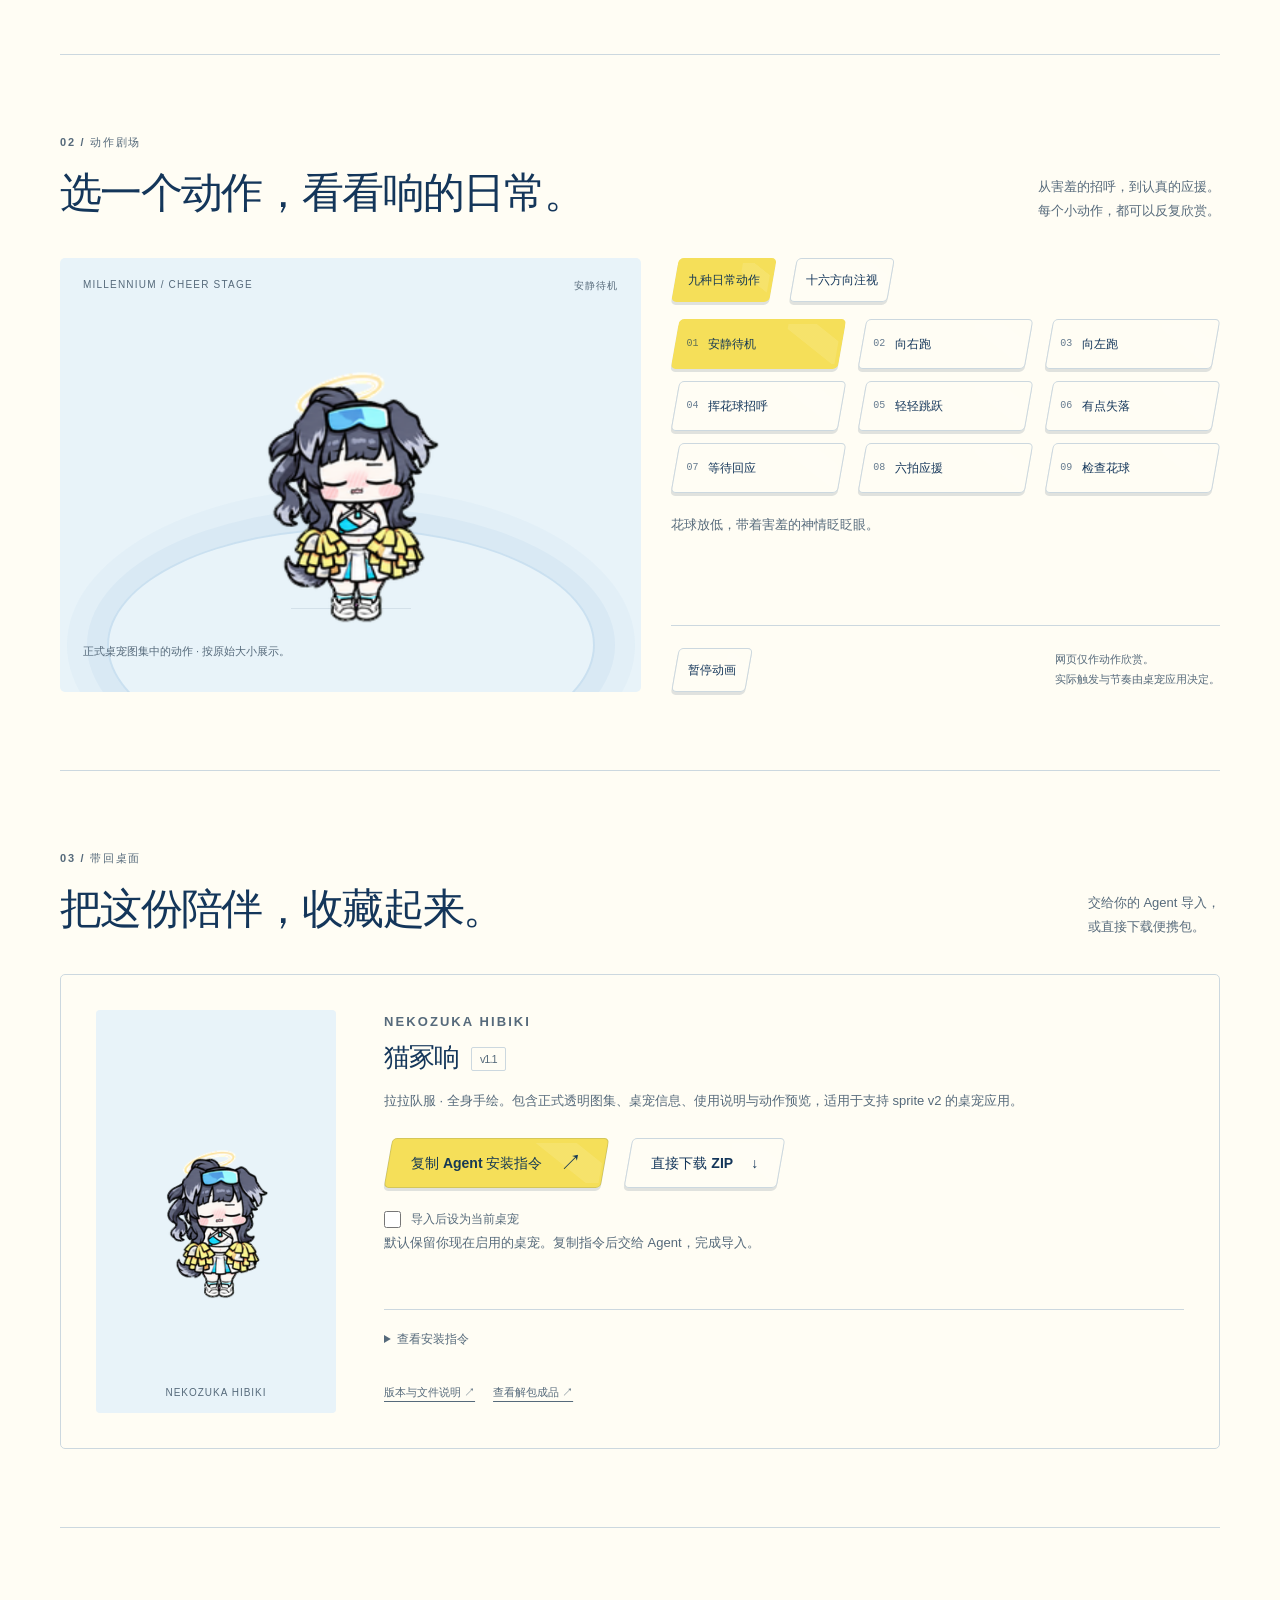
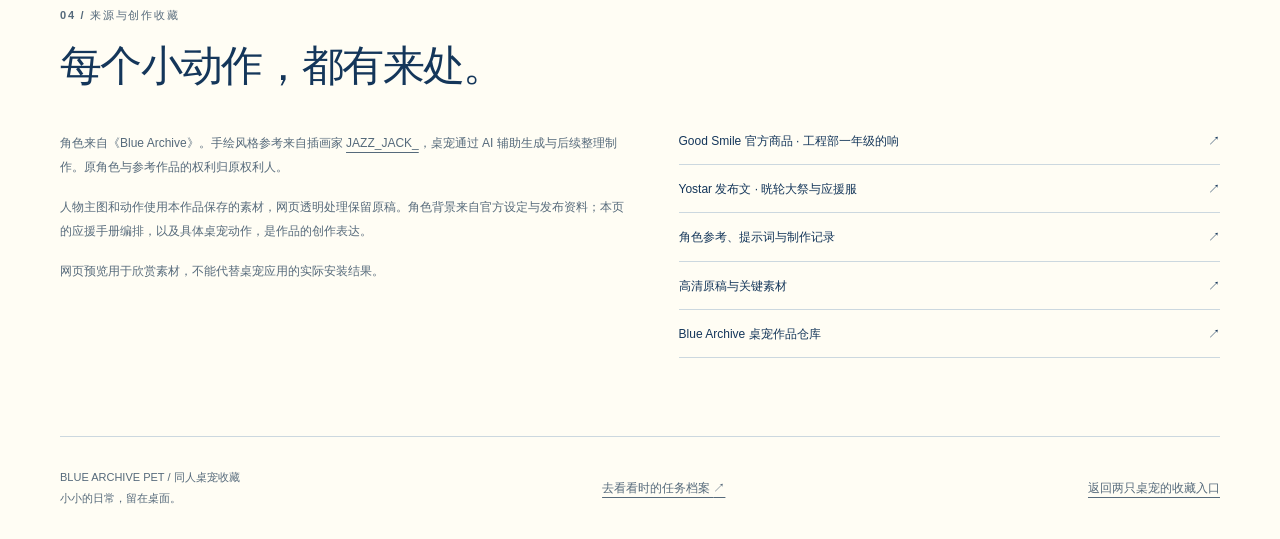
==== commit 6cd24203: "修复桌宠网站交互与注册一致性，恢复高清转椅" ====
--- a/site/hibiki.html
+++ b/site/hibiki.html
@@ -1,5 +1,10 @@
 <!doctype html>
-<html lang="zh-CN"><head><meta charset="utf-8"><meta name="viewport" content="width=device-width,initial-scale=1"><meta name="color-scheme" content="light dark"><meta name="description" content="猫冢响 · 拉拉队服 · 全身手绘。了解角色的故事，欣赏九种动作与十六个方向，把她带回桌面。"><title>猫冢响 · 应援手册 | Blue Archive 桌宠</title><link rel="stylesheet" href="pet-pages.css"><script type="module" src="pet-page.js"></script><noscript><style>[data-loading],.stage canvas,.motion-controls>div:first-child,.playback-controls,[data-copy],.activate-label,.install-details,.hero-bottom,.download-preview canvas,.mini-gallery canvas,[data-stage-note]{display:none!important}.no-script-note{max-width:75%;margin:0;font-size:14px;line-height:1.9;text-align:center;color:var(--muted)}</style></noscript></head>
+<html lang="zh-CN"><head><meta charset="utf-8"><meta name="viewport" content="width=device-width,initial-scale=1"><meta name="color-scheme" content="light dark"><meta name="description" content="猫冢响 · 拉拉队服 · 全身手绘。了解角色的故事，欣赏九种动作与十六个方向，把她带回桌面。"><title>猫冢响 · 应援手册 | Blue Archive 桌宠</title><link rel="stylesheet" href="pet-pages.css?v=3"><script type="module" src="pet-page.js?v=3"></script><noscript><style>[data-loading],.stage canvas,.motion-controls>div:first-child,.playback-controls,[data-copy],.activate-label,.install-details,.hero-bottom,.download-preview canvas,.mini-gallery canvas,[data-stage-note]{display:none!important}.no-script-note{max-width:75%;margin:0;font-size:14px;line-height:1.9;text-align:center;color:var(--muted)}</style></noscript>
+    <link rel="icon" type="image/x-icon" sizes="16x16 32x32 48x48" href="assets/icons/hibiki.ico?v=2">
+    <link rel="icon" type="image/png" sizes="32x32" href="assets/icons/hibiki-32.png?v=2">
+    <link rel="apple-touch-icon" type="image/png" sizes="180x180" href="assets/icons/hibiki-180.png?v=2">
+    <link rel="stylesheet" href="page-effects.css?v=3">
+    <script type="module" src="page-effects.js?v=3"></script></head>
 <body data-pet="hibiki"><a class="skip" href="#story">跳到正文</a><header class="site-header"><div class="shell header-inner"><a class="brand" href="index.html" aria-label="返回桌宠收藏"><span class="brand-mark" aria-hidden="true">H/</span><span><strong>HIBIKI / 应援手册</strong><small>BLUE ARCHIVE / 桌宠收藏</small></span></a><nav class="nav" aria-label="页面导航"><a href="#story">认识响</a><a href="#motion">动作剧场</a><a href="#download">带回桌面</a><a class="other-pet" href="toki.html">时的任务档案 ↗</a></nav></div></header>
 <main><section class="shell hero" aria-labelledby="hero-title"><div class="hero-copy"><p class="eyebrow"><span class="dot" aria-hidden="true"></span>MILLENNIUM FIELD DAY / 01</p><h1 id="hero-title">有点害羞。<br>但为你加油，<br><span class="highlight">很认真。</span></h1><p class="hero-lead">从工程部，到运动会的应援席。<br>把小小的支持装进花球，<br>陪你完成今天的每一步。</p><div class="hero-actions"><a class="button" href="#download">把响带回桌面 <span class="arrow" aria-hidden="true">↗</span></a><a class="button secondary" href="#motion" data-play-state="running">看看六拍应援 <span aria-hidden="true">▷</span></a></div><div class="hero-bottom"><div class="hero-idle"><canvas class="pet-player" data-role="hero" role="img" aria-label="响的独立待机预览" width="192" height="208"></canvas></div><div class="hero-note"><p>桌面里的她<br>有自己的小小节奏。</p><button class="text-action" type="button" data-greet>向响打个招呼 ↗</button></div></div></div><div class="hero-art"><div class="hero-orbit" aria-hidden="true"></div><span class="hero-star" aria-hidden="true">✦</span><span class="hero-star small" aria-hidden="true">✧</span><img class="hero-main" src="assets/hibiki-main.png" alt="猫冢响拉拉队服全身手绘形象：灰黑长发、狗耳、青蓝护目镜、蓝白制服和黄白花球" width="1204" height="1306" fetchpriority="high"><span class="portrait-caption">NEKOZUKA HIBIKI / v1.1</span></div></section>
 <div class="ticker"><div class="shell ticker-inner"><span>猫冢响 / 拉拉队服 · 全身手绘</span><span class="en">SMALL CHEERS, EVERY DAY.</span><span>09 种动作 · 16 个方向</span></div></div>
--- a/site/pet-pages.css
+++ b/site/pet-pages.css
@@ -11,3 +11,43 @@
 @media(max-width:650px){.stage canvas[data-pet-source="original-hd"]{width:min(320px,85%)!important;height:auto!important}.download-preview canvas[data-pet-source="original-hd"]{width:240px!important;height:auto!important}}
 @media(prefers-color-scheme:dark){body[data-pet="hibiki"]{--page:#182737;--panel:#1d3043;--ink:#eef4fd;--muted:#b2c4d4;--line:#3c5367;--accent:#8bccf8;--stage:#233c53;--grid:#b4ddf507;--shadow:#0004}.hero-orbit{background:#ffe56b26}.hero-art:before{color:#b4ddf508}}
 @media(prefers-reduced-motion:reduce){html{scroll-behavior:auto}*,*:before,*:after{transition:none!important}}
+
+/* The collection and each character's first section share their motif. */
+body[data-pet] .hero::before {
+  content: "";
+  position: absolute;
+  inset: 0;
+  left: calc((100% - 100vw) / 2);
+  right: calc((100% - 100vw) / 2);
+  min-width: 100%;
+  width: auto;
+  transform: none;
+  z-index: -2;
+  pointer-events: none;
+}
+[data-pet="hibiki"] .hero::before {
+  background: repeating-linear-gradient(-12deg, transparent 0 22px, #bfdce633 22px 23px);
+}
+[data-pet="toki"] .hero::before {
+  background: linear-gradient(var(--grid) 1px, transparent 1px), linear-gradient(90deg, var(--grid) 1px, transparent 1px);
+  background-size: 36px 36px;
+}
+@media (prefers-color-scheme: dark) {
+  [data-pet="hibiki"] .hero::before { background: repeating-linear-gradient(-12deg, transparent 0 22px, #99ccdf10 22px 23px); }
+}
+
+/* Loading and a real fallback keep one player box. The published atlas still
+   carries its original pixels and is identified as the lower-resolution source. */
+.stage canvas[data-pet-source] {
+  width: min(382px, 90%) !important;
+  height: auto !important;
+  max-height: none;
+}
+.download-preview canvas[data-pet-source] {
+  width: min(280px, 94%) !important;
+  height: auto !important;
+}
+@media (max-width: 650px) {
+  .stage canvas[data-pet-source] { width: min(320px, 85%) !important; }
+  .download-preview canvas[data-pet-source] { width: 240px !important; }
+}
--- a/site/page-effects.css
+++ b/site/page-effects.css
@@ -0,0 +1,59 @@
+/* Individual transforms preserve the buttons' skewed pseudo-elements and artwork. */
+.pointer-effect {
+  translate: 0 0;
+  rotate: 0deg;
+}
+
+@media (hover: hover) and (pointer: fine) and (prefers-reduced-motion: no-preference) {
+  [data-page-effects="enabled"] .hero-art,
+  [data-page-effects="enabled"] .collection-grid,
+  [data-page-effects="enabled"] .mini-gallery,
+  [data-page-effects="enabled"] #download {
+    perspective: 1400px;
+  }
+
+  [data-page-effects="enabled"] .pointer-effect {
+    translate: var(--pointer-x, 0px) calc(var(--pointer-y, 0px) + var(--pointer-lift, 0px));
+    rotate: var(--pointer-axis-x, 0) var(--pointer-axis-y, 1) 0 var(--pointer-angle, 0deg);
+    transform-origin: center;
+    transition: translate .38s cubic-bezier(.2, .75, .25, 1),
+      rotate .38s cubic-bezier(.2, .75, .25, 1), box-shadow .3s ease;
+  }
+
+  [data-page-effects="enabled"] .pointer-effect-active {
+    transition-duration: .16s, .16s, .3s;
+    will-change: translate, rotate;
+  }
+
+  [data-page-effects="enabled"] .pointer-effect-card.pointer-effect-active {
+    box-shadow: 0 8px 20px var(--pointer-shadow, #1b4d7014);
+  }
+
+  [data-pet="toki"], .collection-card-toki {
+    --pointer-shadow: #00000026;
+  }
+
+  [data-page-effects="enabled"] .pointer-effect:disabled,
+  [data-page-effects="enabled"] .pointer-effect[aria-disabled="true"] {
+    translate: 0 0;
+    rotate: 0deg;
+    will-change: auto;
+  }
+}
+
+/* Pausing, changing input type, or hiding the page returns to a static surface. */
+[data-page-effects="disabled"] .pointer-effect {
+  translate: 0 0;
+  rotate: 0deg;
+  transition: none;
+  will-change: auto;
+}
+
+@media (prefers-reduced-motion: reduce), (hover: none), (pointer: coarse) {
+  .pointer-effect {
+    translate: 0 0 !important;
+    rotate: 0deg !important;
+    transition: none !important;
+    will-change: auto !important;
+  }
+}
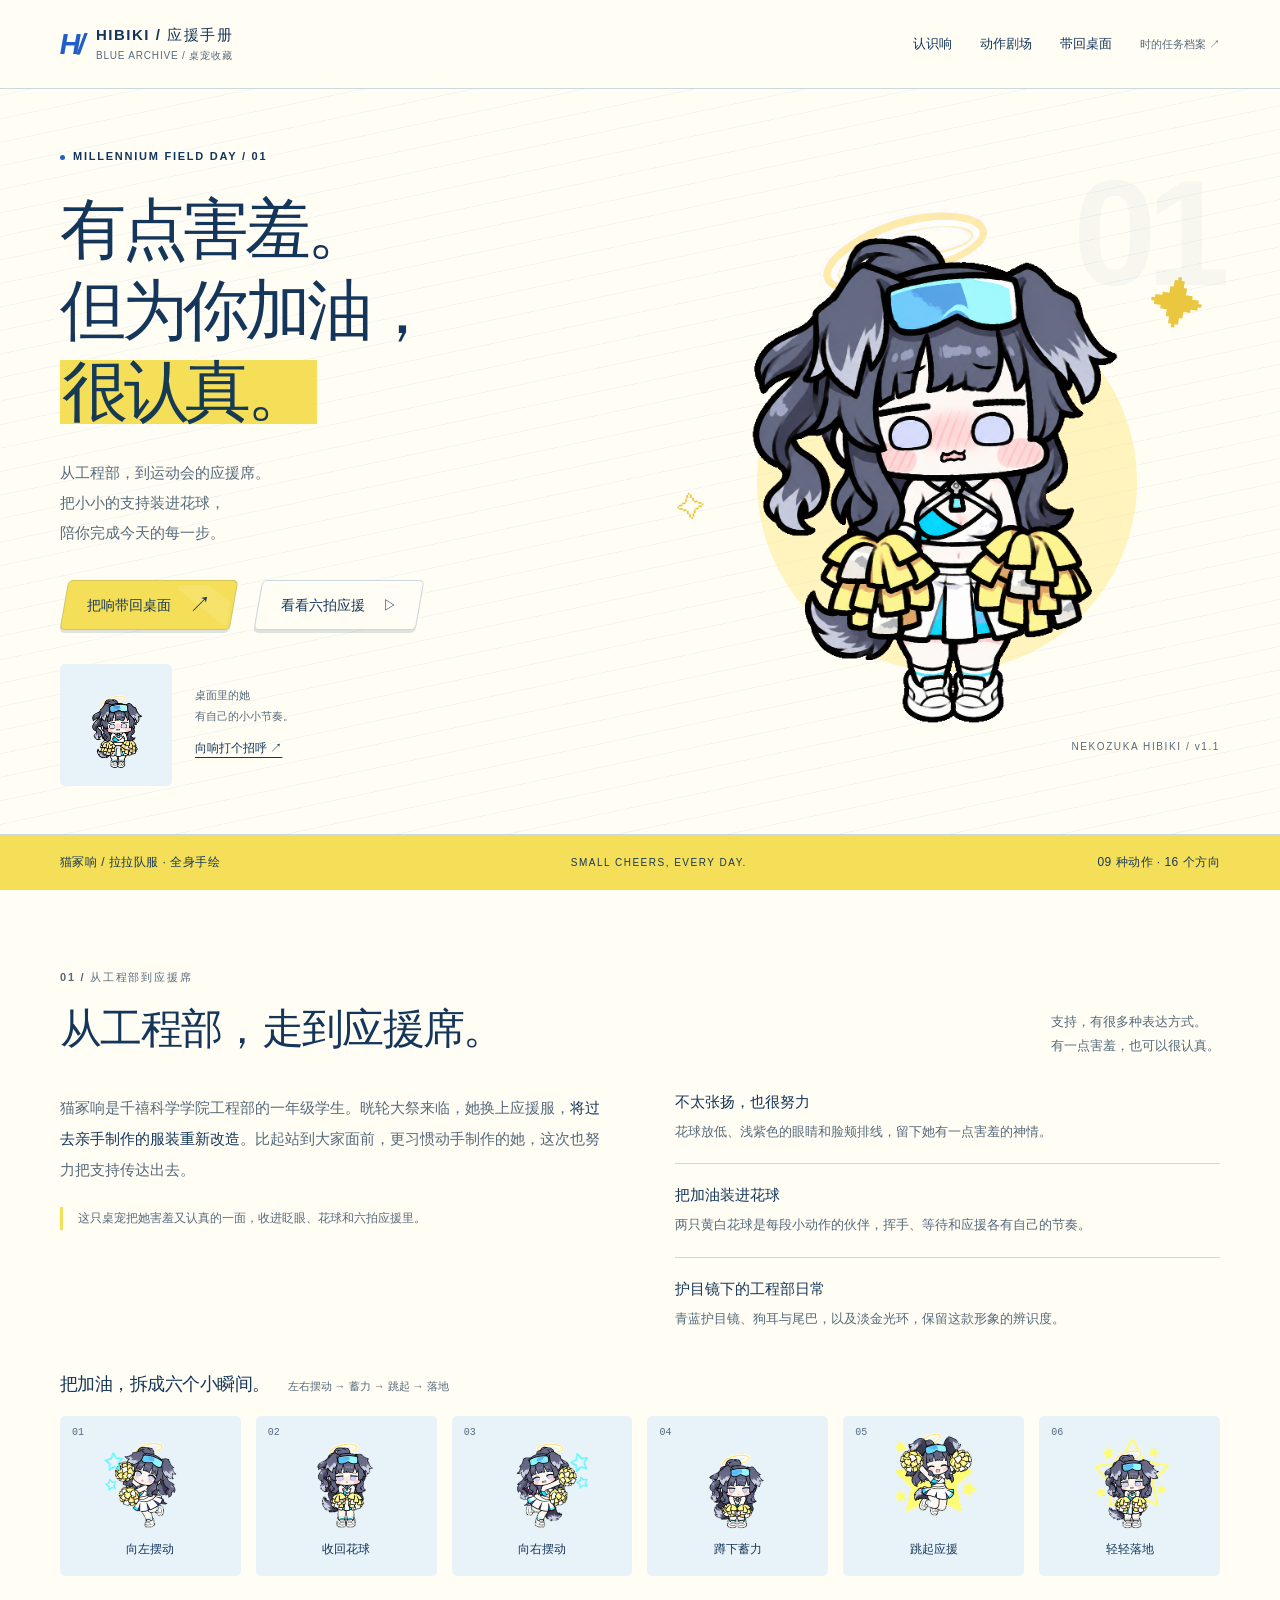
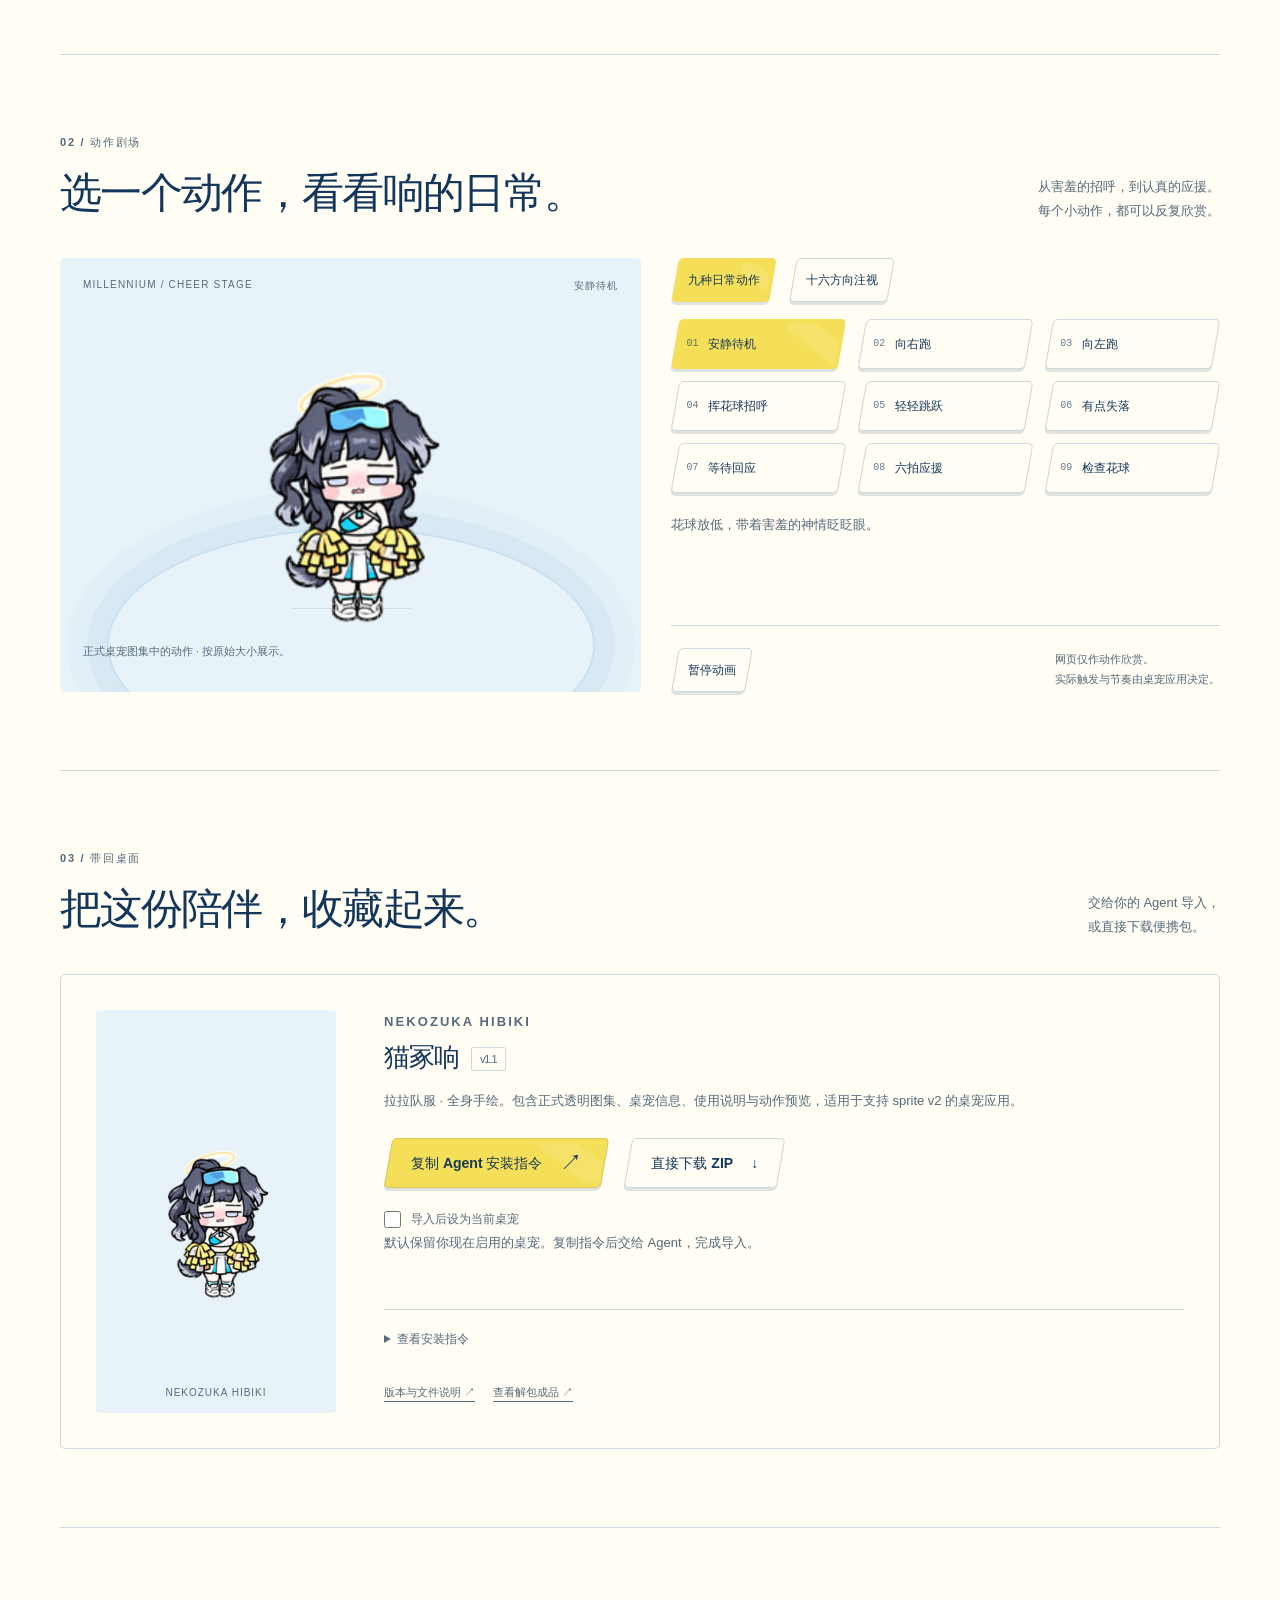
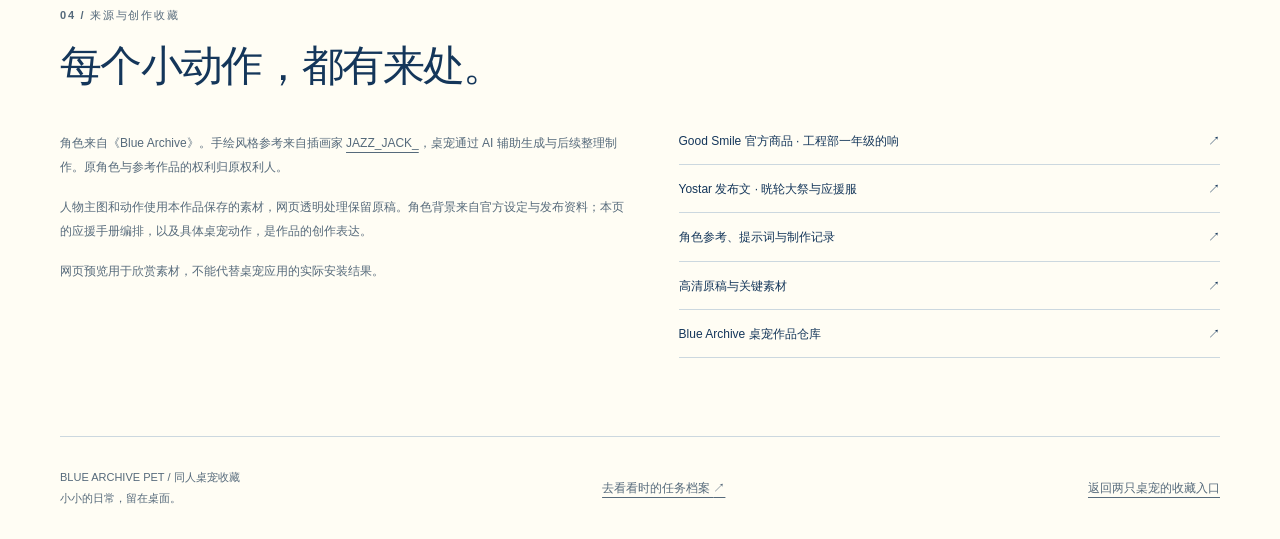
==== commit 6de998c2: "让下载卡片保持静止，仅保留按钮浮动反馈" ====
--- a/site/hibiki.html
+++ b/site/hibiki.html
@@ -4,7 +4,7 @@
     <link rel="icon" type="image/png" sizes="32x32" href="assets/icons/hibiki-32.png?v=2">
     <link rel="apple-touch-icon" type="image/png" sizes="180x180" href="assets/icons/hibiki-180.png?v=2">
     <link rel="stylesheet" href="page-effects.css?v=3">
-    <script type="module" src="page-effects.js?v=3"></script></head>
+    <script type="module" src="page-effects.js?v=4"></script></head>
 <body data-pet="hibiki"><a class="skip" href="#story">跳到正文</a><header class="site-header"><div class="shell header-inner"><a class="brand" href="index.html" aria-label="返回桌宠收藏"><span class="brand-mark" aria-hidden="true">H/</span><span><strong>HIBIKI / 应援手册</strong><small>BLUE ARCHIVE / 桌宠收藏</small></span></a><nav class="nav" aria-label="页面导航"><a href="#story">认识响</a><a href="#motion">动作剧场</a><a href="#download">带回桌面</a><a class="other-pet" href="toki.html">时的任务档案 ↗</a></nav></div></header>
 <main><section class="shell hero" aria-labelledby="hero-title"><div class="hero-copy"><p class="eyebrow"><span class="dot" aria-hidden="true"></span>MILLENNIUM FIELD DAY / 01</p><h1 id="hero-title">有点害羞。<br>但为你加油，<br><span class="highlight">很认真。</span></h1><p class="hero-lead">从工程部，到运动会的应援席。<br>把小小的支持装进花球，<br>陪你完成今天的每一步。</p><div class="hero-actions"><a class="button" href="#download">把响带回桌面 <span class="arrow" aria-hidden="true">↗</span></a><a class="button secondary" href="#motion" data-play-state="running">看看六拍应援 <span aria-hidden="true">▷</span></a></div><div class="hero-bottom"><div class="hero-idle"><canvas class="pet-player" data-role="hero" role="img" aria-label="响的独立待机预览" width="192" height="208"></canvas></div><div class="hero-note"><p>桌面里的她<br>有自己的小小节奏。</p><button class="text-action" type="button" data-greet>向响打个招呼 ↗</button></div></div></div><div class="hero-art"><div class="hero-orbit" aria-hidden="true"></div><span class="hero-star" aria-hidden="true">✦</span><span class="hero-star small" aria-hidden="true">✧</span><img class="hero-main" src="assets/hibiki-main.png" alt="猫冢响拉拉队服全身手绘形象：灰黑长发、狗耳、青蓝护目镜、蓝白制服和黄白花球" width="1204" height="1306" fetchpriority="high"><span class="portrait-caption">NEKOZUKA HIBIKI / v1.1</span></div></section>
 <div class="ticker"><div class="shell ticker-inner"><span>猫冢响 / 拉拉队服 · 全身手绘</span><span class="en">SMALL CHEERS, EVERY DAY.</span><span>09 种动作 · 16 个方向</span></div></div>
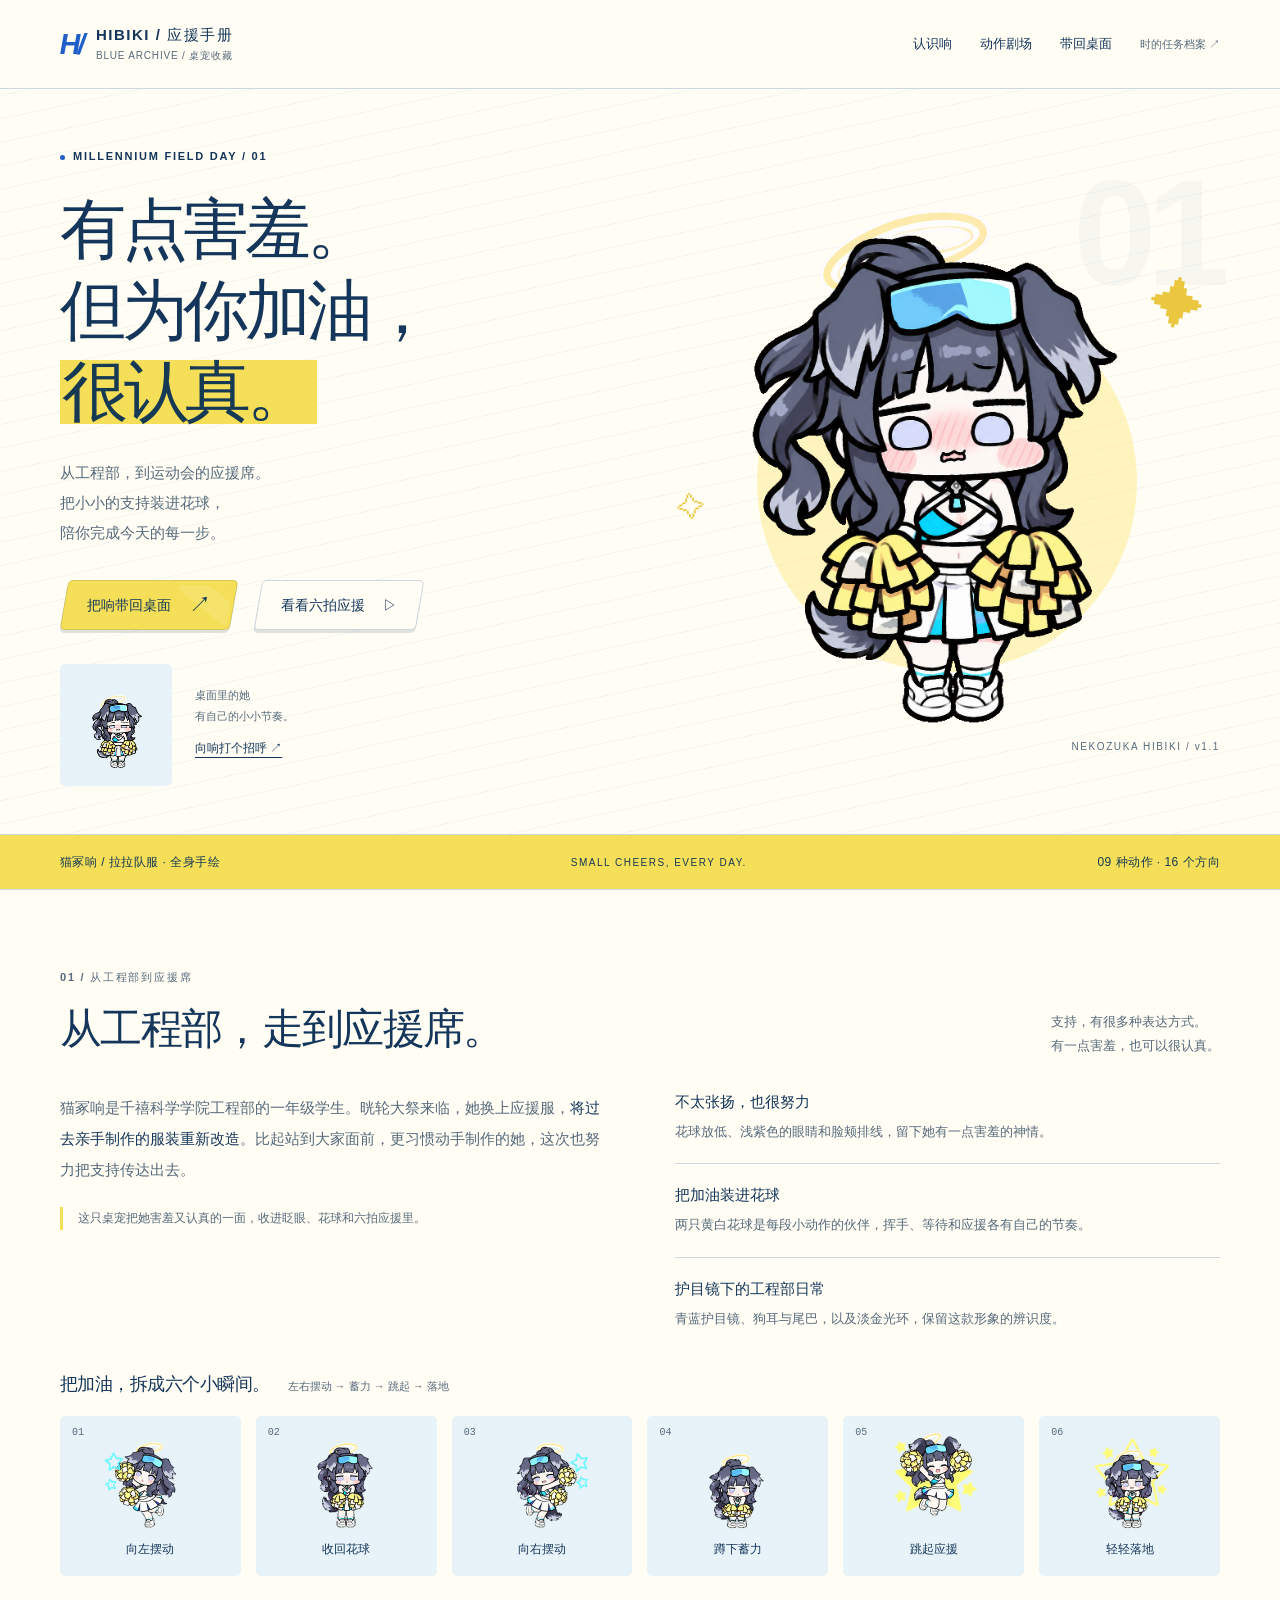
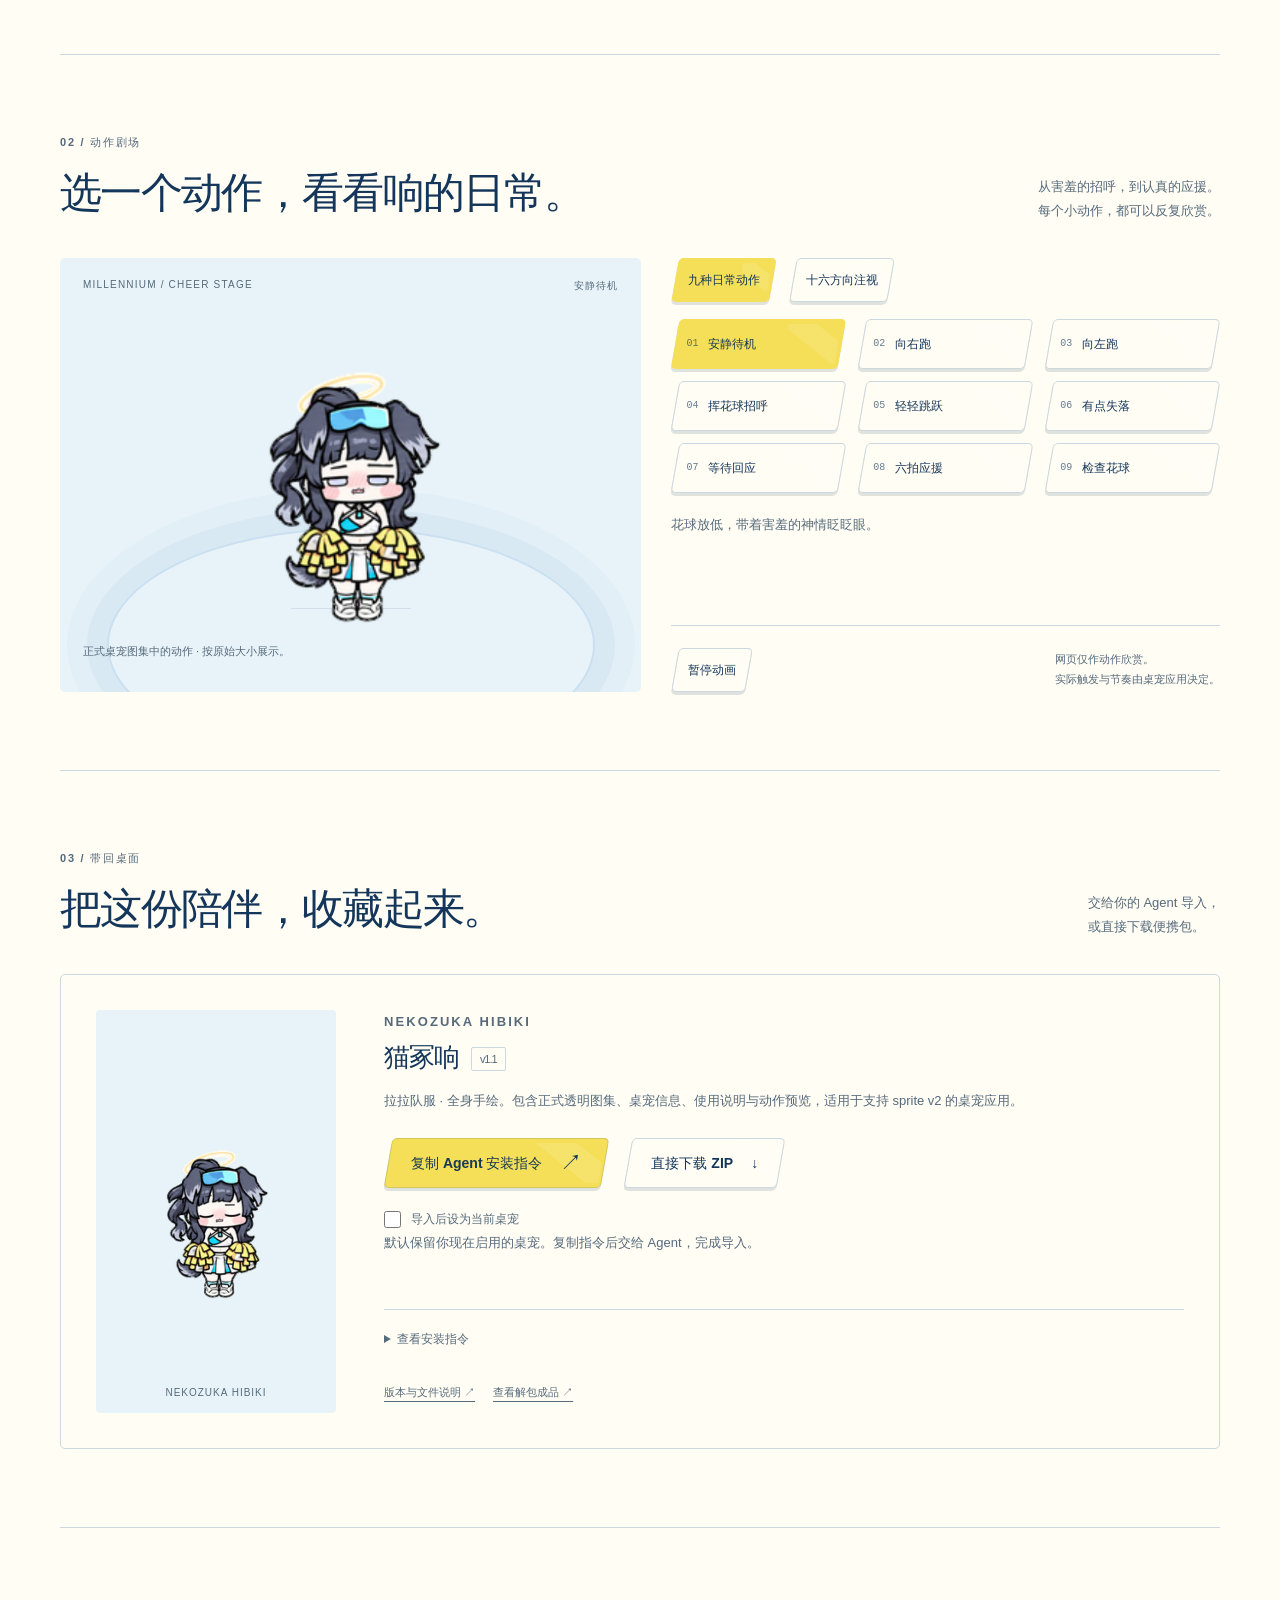
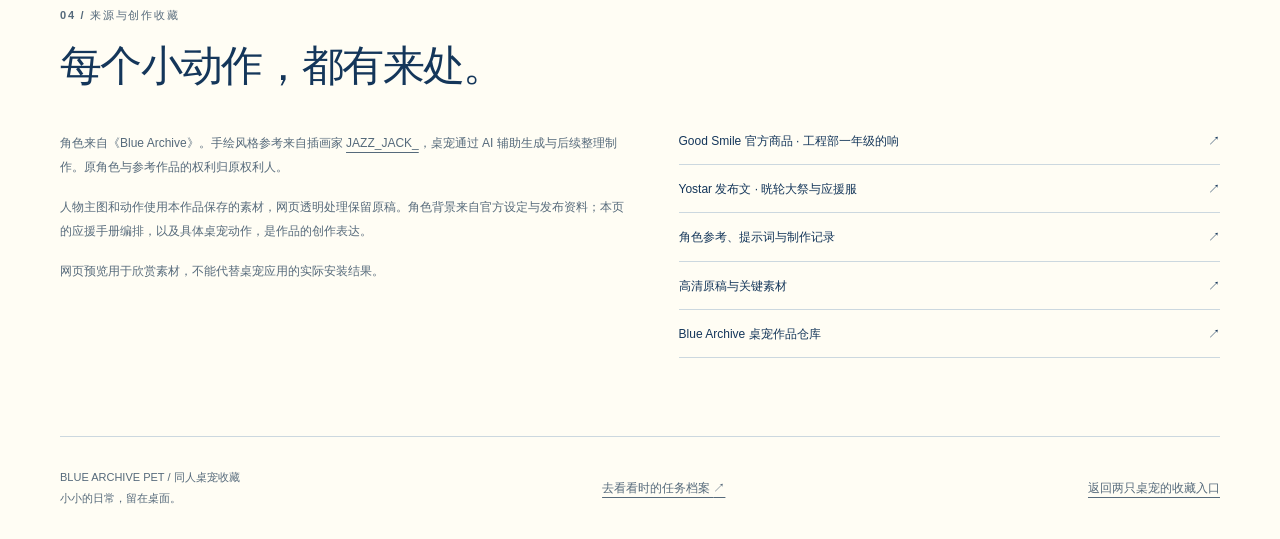
==== commit ee8d2c80: "Update repository links and download validation after renaming to blue-archive-pets" ====
--- a/site/hibiki.html
+++ b/site/hibiki.html
@@ -10,5 +10,5 @@
 <div class="ticker"><div class="shell ticker-inner"><span>猫冢响 / 拉拉队服 · 全身手绘</span><span class="en">SMALL CHEERS, EVERY DAY.</span><span>09 种动作 · 16 个方向</span></div></div>
 <section class="shell section" id="story" aria-labelledby="story-title"><div class="section-heading"><div><p class="eyebrow muted">01 / 从工程部到应援席</p><h2 id="story-title">从工程部，走到应援席。</h2></div><p>支持，有很多种表达方式。<br>有一点害羞，也可以很认真。</p></div><div class="story-layout"><div><p class="story-prose">猫冢响是千禧科学学院工程部的一年级学生。晄轮大祭来临，她换上应援服，<strong>将过去亲手制作的服装重新改造</strong>。比起站到大家面前，更习惯动手制作的她，这次也努力把支持传达出去。</p><p class="story-note">这只桌宠把她害羞又认真的一面，收进眨眼、花球和六拍应援里。</p></div><dl class="detail-list"><div><dt>不太张扬，也很努力</dt><dd>花球放低、浅紫色的眼睛和脸颊排线，留下她有一点害羞的神情。</dd></div><div><dt>把加油装进花球</dt><dd>两只黄白花球是每段小动作的伙伴，挥手、等待和应援各有自己的节奏。</dd></div><div><dt>护目镜下的工程部日常</dt><dd>青蓝护目镜、狗耳与尾巴，以及淡金光环，保留这款形象的辨识度。</dd></div></dl></div><div class="mini-gallery-title"><h3>把加油，拆成六个小瞬间。</h3><p>左右摆动 → 蓄力 → 跳起 → 落地</p></div><div class="mini-gallery"><article class="still-card"><span class="number">01</span><canvas width="192" height="208" role="img" aria-label="响：向左摆动的动作静帧" data-still-row="7" data-still-frame="0"></canvas><p>向左摆动</p></article><article class="still-card"><span class="number">02</span><canvas width="192" height="208" role="img" aria-label="响：收回花球的动作静帧" data-still-row="7" data-still-frame="1"></canvas><p>收回花球</p></article><article class="still-card"><span class="number">03</span><canvas width="192" height="208" role="img" aria-label="响：向右摆动的动作静帧" data-still-row="7" data-still-frame="2"></canvas><p>向右摆动</p></article><article class="still-card"><span class="number">04</span><canvas width="192" height="208" role="img" aria-label="响：蹲下蓄力的动作静帧" data-still-row="7" data-still-frame="3"></canvas><p>蹲下蓄力</p></article><article class="still-card"><span class="number">05</span><canvas width="192" height="208" role="img" aria-label="响：跳起应援的动作静帧" data-still-row="7" data-still-frame="4"></canvas><p>跳起应援</p></article><article class="still-card"><span class="number">06</span><canvas width="192" height="208" role="img" aria-label="响：轻轻落地的动作静帧" data-still-row="7" data-still-frame="5"></canvas><p>轻轻落地</p></article></div></section>
 <section class="shell section" id="motion" aria-labelledby="motion-title"><div class="section-heading"><div><p class="eyebrow muted">02 / 动作剧场</p><h2 id="motion-title">选一个动作，看看响的日常。</h2></div><p>从害羞的招呼，到认真的应援。<br>每个小动作，都可以反复欣赏。</p></div><div class="theater"><div class="stage" data-stage tabindex="0" aria-label="响的动作舞台，在跟随模式中可移动指针或用方向选项转向"><noscript><p class="no-script-note">当前展示静态作品。启用 JavaScript 后可以欣赏动作与方向；下方 ZIP 可以直接下载。</p></noscript><div class="stage-top"><span>MILLENNIUM / CHEER STAGE</span><span data-stage-state>安静待机</span></div><canvas class="pet-player" data-role="theater" role="img" aria-label="响：安静待机" width="192" height="208"></canvas><span class="loading" data-loading role="status">正在准备动作…</span><p class="stage-bottom" data-stage-note>选择右侧动作，或切换到十六方向注视。</p></div><div class="motion-controls"><div><div class="mode-controls" role="group" aria-label="预览模式"><button class="button small" type="button" data-mode="actions" aria-pressed="true">九种日常动作</button><button class="button small secondary" type="button" data-mode="directions" aria-pressed="false">十六方向注视</button></div><div class="action-grid" data-actions role="group" aria-label="选择响的动作"><button class="button" type="button" data-state="idle" aria-pressed="true"><span class="num">01</span>安静待机</button><button class="button" type="button" data-state="running-right" aria-pressed="false"><span class="num">02</span>向右跑</button><button class="button" type="button" data-state="running-left" aria-pressed="false"><span class="num">03</span>向左跑</button><button class="button" type="button" data-state="waving" aria-pressed="false"><span class="num">04</span>挥花球招呼</button><button class="button" type="button" data-state="jumping" aria-pressed="false"><span class="num">05</span>轻轻跳跃</button><button class="button" type="button" data-state="failed" aria-pressed="false"><span class="num">06</span>有点失落</button><button class="button" type="button" data-state="waiting" aria-pressed="false"><span class="num">07</span>等待回应</button><button class="button" type="button" data-state="running" aria-pressed="false"><span class="num">08</span>六拍应援</button><button class="button" type="button" data-state="review" aria-pressed="false"><span class="num">09</span>检查花球</button></div><p class="action-description" data-action-description>花球放低，带着害羞的神情眨眨眼。</p><div class="direction-controls" data-directions hidden><label for="look-direction">看向哪个方向</label><div class="direction-select"><button class="button small secondary" type="button" data-direction-step="-1" aria-label="逆时针转一个方向">←</button><select id="look-direction" aria-label="选择注视方向"><option value="0">正上方 · 0°</option><option value="1">右上偏上 · 22.5°</option><option value="2">右上方 · 45°</option><option value="3">右上偏右 · 67.5°</option><option value="4">正右方 · 90°</option><option value="5">右下偏右 · 112.5°</option><option value="6">右下方 · 135°</option><option value="7">右下偏下 · 157.5°</option><option value="8">正下方 · 180°</option><option value="9">左下偏下 · 202.5°</option><option value="10">左下方 · 225°</option><option value="11">左下偏左 · 247.5°</option><option value="12">正左方 · 270°</option><option value="13">左上偏左 · 292.5°</option><option value="14">左上方 · 315°</option><option value="15">左上偏上 · 337.5°</option></select><button class="button small secondary" type="button" data-direction-step="1" aria-label="顺时针转一个方向">→</button></div><label class="follow-label"><input type="checkbox" data-follow checked>跟随舞台里的鼠标或触摸位置</label><p class="action-description">身体正面站好，转转头看看你。也可以用方向选项、左右键或方向按钮操作。</p></div></div><div><div class="playback-controls"><button class="button small secondary" type="button" data-pause aria-pressed="false">暂停动画</button><p>网页仅作动作欣赏。<br>实际触发与节奏由桌宠应用决定。</p></div><p class="motion-error" data-motion-error role="status" hidden></p></div></div></div></section>
-<section class="shell section" id="download" aria-labelledby="download-title"><div class="section-heading"><div><p class="eyebrow muted">03 / 带回桌面</p><h2 id="download-title">把这份陪伴，收藏起来。</h2></div><p>交给你的 Agent 导入，<br>或直接下载便携包。</p></div><article class="download-card"><div class="download-preview"><canvas class="pet-player" data-role="install" role="img" aria-label="将要下载的响的独立待机预览" width="192" height="208"></canvas><span class="caption">NEKOZUKA HIBIKI</span></div><div class="download-copy"><p class="eyebrow muted">NEKOZUKA HIBIKI</p><h3>猫冢响<span class="version-tag">v1.1</span></h3><p>拉拉队服 · 全身手绘。包含正式透明图集、桌宠信息、使用说明与动作预览，适用于支持 sprite v2 的桌宠应用。</p><div class="download-actions"><button class="button" type="button" data-copy>复制 Agent 安装指令 <span class="arrow" aria-hidden="true">↗</span></button><a class="button secondary" href="downloads/hibiki-cheerleader-fullbody-handdrawn-portable.zip" download>直接下载 ZIP <span aria-hidden="true">↓</span></a></div><label class="activate-label"><input type="checkbox" data-activate>导入后设为当前桌宠</label><p class="download-small">默认保留你现在启用的桌宠。复制指令后交给 Agent，完成导入。</p><p class="install-feedback" data-install-feedback role="status" aria-live="polite"></p><details class="install-details"><summary>查看安装指令</summary><label class="sr-only" for="install-instruction">完整 Agent 安装指令</label><textarea id="install-instruction" data-instruction readonly spellcheck="false" placeholder="正在准备安装指令…"></textarea></details><div class="download-small"><a href="https://github.com/MIBXR/blue-archive-pet/releases/tag/v1.1-hibiki-cheerleader-fullbody-handdrawn">版本与文件说明 ↗</a><a href="https://github.com/MIBXR/blue-archive-pet/tree/main/pets/hibiki-cheerleader-fullbody-handdrawn/package">查看解包成品 ↗</a></div></div></article></section>
-<section class="shell section" id="sources" aria-labelledby="sources-title"><div class="section-heading"><div><p class="eyebrow muted">04 / 来源与创作收藏</p><h2 id="sources-title">每个小动作，都有来处。</h2></div></div><div class="source-layout"><div><p>角色来自《Blue Archive》。手绘风格参考来自插画家 <a href="https://x.com/JAZZ_JACK_">JAZZ_JACK_</a>，桌宠通过 AI 辅助生成与后续整理制作。原角色与参考作品的权利归原权利人。</p><p>人物主图和动作使用本作品保存的素材，网页透明处理保留原稿。角色背景来自官方设定与发布资料；本页的应援手册编排，以及具体桌宠动作，是作品的创作表达。</p><p>网页预览用于欣赏素材，不能代替桌宠应用的实际安装结果。</p></div><div class="source-links"><a href="https://www.goodsmile.com/ja/product/1138067/Hyper%2BBody%2B%E3%83%92%E3%83%93%E3%82%AD%2B%E5%BF%9C%E6%8F%B4%E5%9B%A3%2B">Good Smile 官方商品 · 工程部一年级的响<span aria-hidden="true">↗</span></a><a href="https://www.4gamer.net/games/519/G051983/20220929076/">Yostar 发布文 · 晄轮大祭与应援服<span aria-hidden="true">↗</span></a><a href="https://github.com/MIBXR/blue-archive-pet/tree/main/pets/hibiki-cheerleader-fullbody-handdrawn/creation">角色参考、提示词与制作记录<span aria-hidden="true">↗</span></a><a href="https://github.com/MIBXR/blue-archive-pet/tree/main/pets/hibiki-cheerleader-fullbody-handdrawn/materials">高清原稿与关键素材<span aria-hidden="true">↗</span></a><a href="https://github.com/MIBXR/blue-archive-pet">Blue Archive 桌宠作品仓库<span aria-hidden="true">↗</span></a></div></div></section></main><footer class="shell site-footer"><span>BLUE ARCHIVE PET / 同人桌宠收藏<br>小小的日常，留在桌面。</span><a href="toki.html">去看看时的任务档案 <span aria-hidden="true">↗</span></a><a href="index.html">返回两只桌宠的收藏入口</a></footer></body></html>+<section class="shell section" id="download" aria-labelledby="download-title"><div class="section-heading"><div><p class="eyebrow muted">03 / 带回桌面</p><h2 id="download-title">把这份陪伴，收藏起来。</h2></div><p>交给你的 Agent 导入，<br>或直接下载便携包。</p></div><article class="download-card"><div class="download-preview"><canvas class="pet-player" data-role="install" role="img" aria-label="将要下载的响的独立待机预览" width="192" height="208"></canvas><span class="caption">NEKOZUKA HIBIKI</span></div><div class="download-copy"><p class="eyebrow muted">NEKOZUKA HIBIKI</p><h3>猫冢响<span class="version-tag">v1.1</span></h3><p>拉拉队服 · 全身手绘。包含正式透明图集、桌宠信息、使用说明与动作预览，适用于支持 sprite v2 的桌宠应用。</p><div class="download-actions"><button class="button" type="button" data-copy>复制 Agent 安装指令 <span class="arrow" aria-hidden="true">↗</span></button><a class="button secondary" href="downloads/hibiki-cheerleader-fullbody-handdrawn-portable.zip" download>直接下载 ZIP <span aria-hidden="true">↓</span></a></div><label class="activate-label"><input type="checkbox" data-activate>导入后设为当前桌宠</label><p class="download-small">默认保留你现在启用的桌宠。复制指令后交给 Agent，完成导入。</p><p class="install-feedback" data-install-feedback role="status" aria-live="polite"></p><details class="install-details"><summary>查看安装指令</summary><label class="sr-only" for="install-instruction">完整 Agent 安装指令</label><textarea id="install-instruction" data-instruction readonly spellcheck="false" placeholder="正在准备安装指令…"></textarea></details><div class="download-small"><a href="https://github.com/MIBXR/blue-archive-pets/releases/tag/v1.1-hibiki-cheerleader-fullbody-handdrawn">版本与文件说明 ↗</a><a href="https://github.com/MIBXR/blue-archive-pets/tree/main/pets/hibiki-cheerleader-fullbody-handdrawn/package">查看解包成品 ↗</a></div></div></article></section>
+<section class="shell section" id="sources" aria-labelledby="sources-title"><div class="section-heading"><div><p class="eyebrow muted">04 / 来源与创作收藏</p><h2 id="sources-title">每个小动作，都有来处。</h2></div></div><div class="source-layout"><div><p>角色来自《Blue Archive》。手绘风格参考来自插画家 <a href="https://x.com/JAZZ_JACK_">JAZZ_JACK_</a>，桌宠通过 AI 辅助生成与后续整理制作。原角色与参考作品的权利归原权利人。</p><p>人物主图和动作使用本作品保存的素材，网页透明处理保留原稿。角色背景来自官方设定与发布资料；本页的应援手册编排，以及具体桌宠动作，是作品的创作表达。</p><p>网页预览用于欣赏素材，不能代替桌宠应用的实际安装结果。</p></div><div class="source-links"><a href="https://www.goodsmile.com/ja/product/1138067/Hyper%2BBody%2B%E3%83%92%E3%83%93%E3%82%AD%2B%E5%BF%9C%E6%8F%B4%E5%9B%A3%2B">Good Smile 官方商品 · 工程部一年级的响<span aria-hidden="true">↗</span></a><a href="https://www.4gamer.net/games/519/G051983/20220929076/">Yostar 发布文 · 晄轮大祭与应援服<span aria-hidden="true">↗</span></a><a href="https://github.com/MIBXR/blue-archive-pets/tree/main/pets/hibiki-cheerleader-fullbody-handdrawn/creation">角色参考、提示词与制作记录<span aria-hidden="true">↗</span></a><a href="https://github.com/MIBXR/blue-archive-pets/tree/main/pets/hibiki-cheerleader-fullbody-handdrawn/materials">高清原稿与关键素材<span aria-hidden="true">↗</span></a><a href="https://github.com/MIBXR/blue-archive-pets">Blue Archive 桌宠作品仓库<span aria-hidden="true">↗</span></a></div></div></section></main><footer class="shell site-footer"><span>BLUE ARCHIVE PET / 同人桌宠收藏<br>小小的日常，留在桌面。</span><a href="toki.html">去看看时的任务档案 <span aria-hidden="true">↗</span></a><a href="index.html">返回两只桌宠的收藏入口</a></footer></body></html>
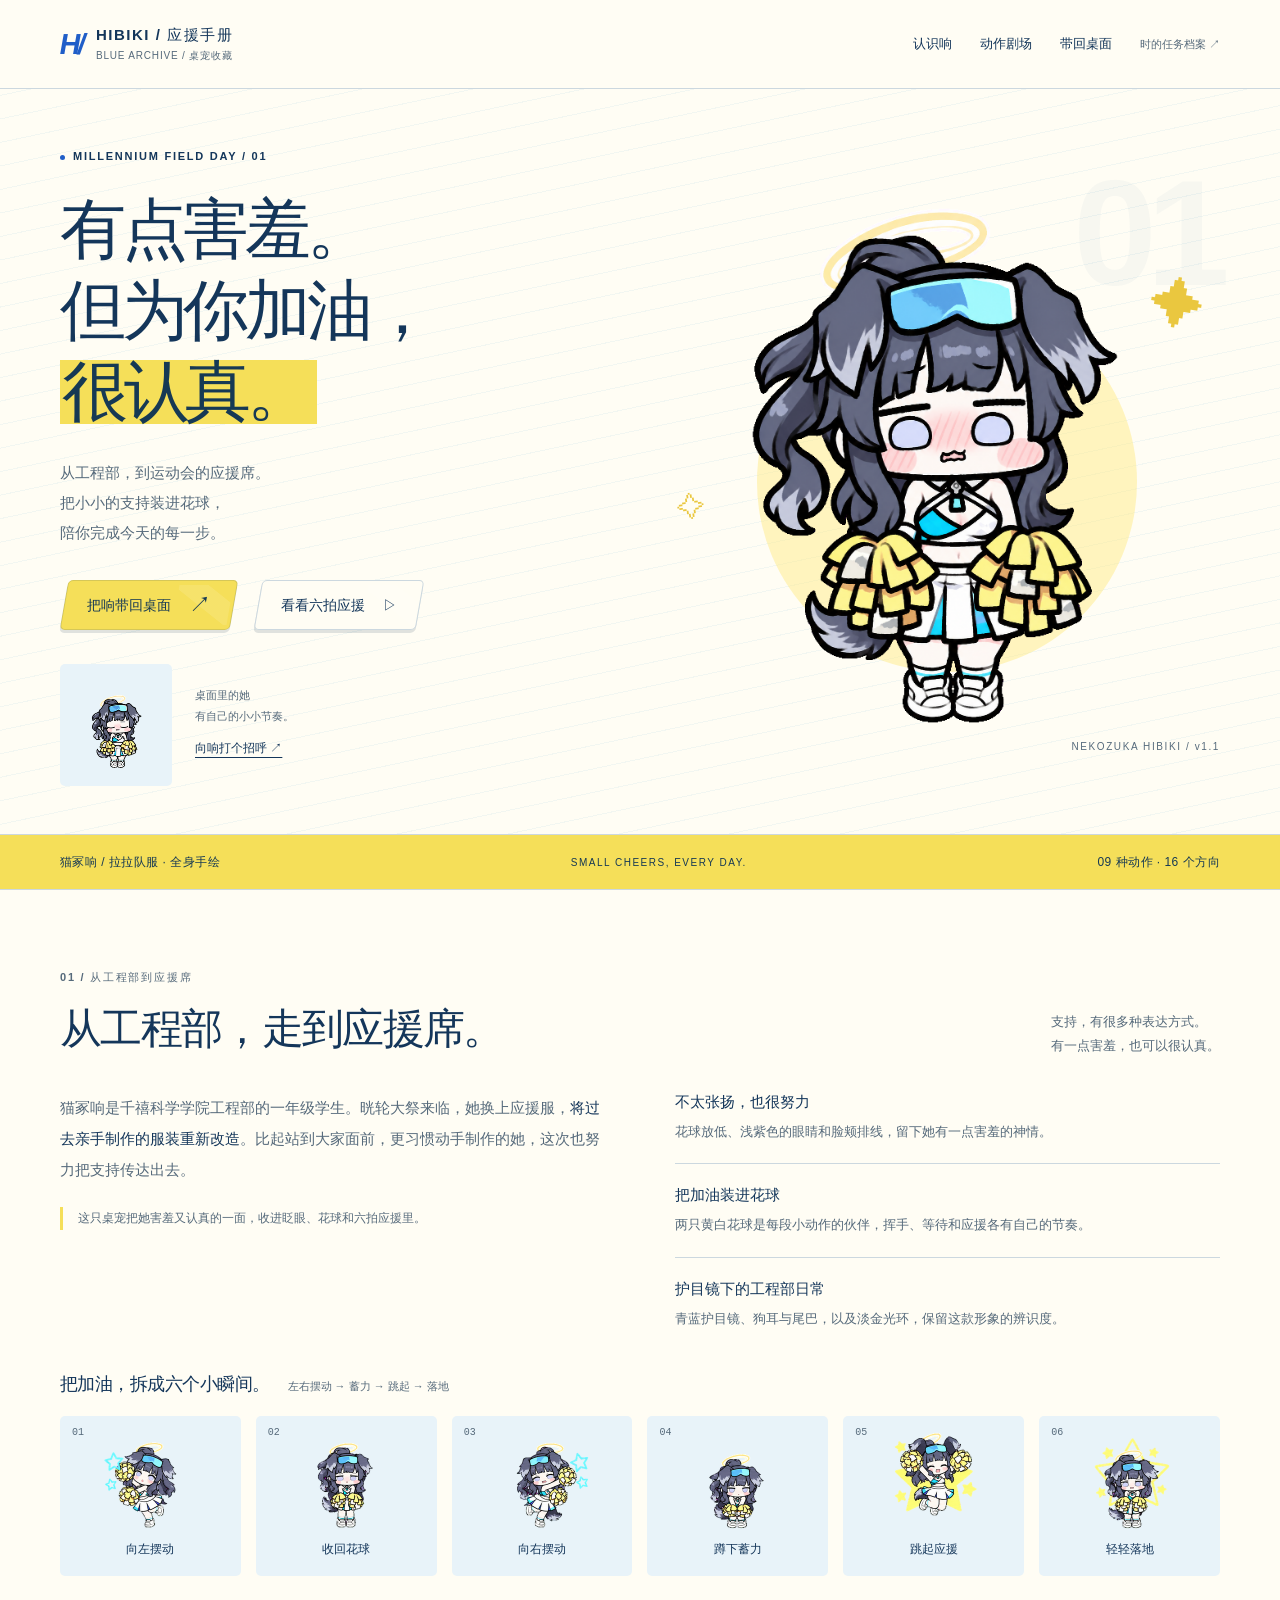
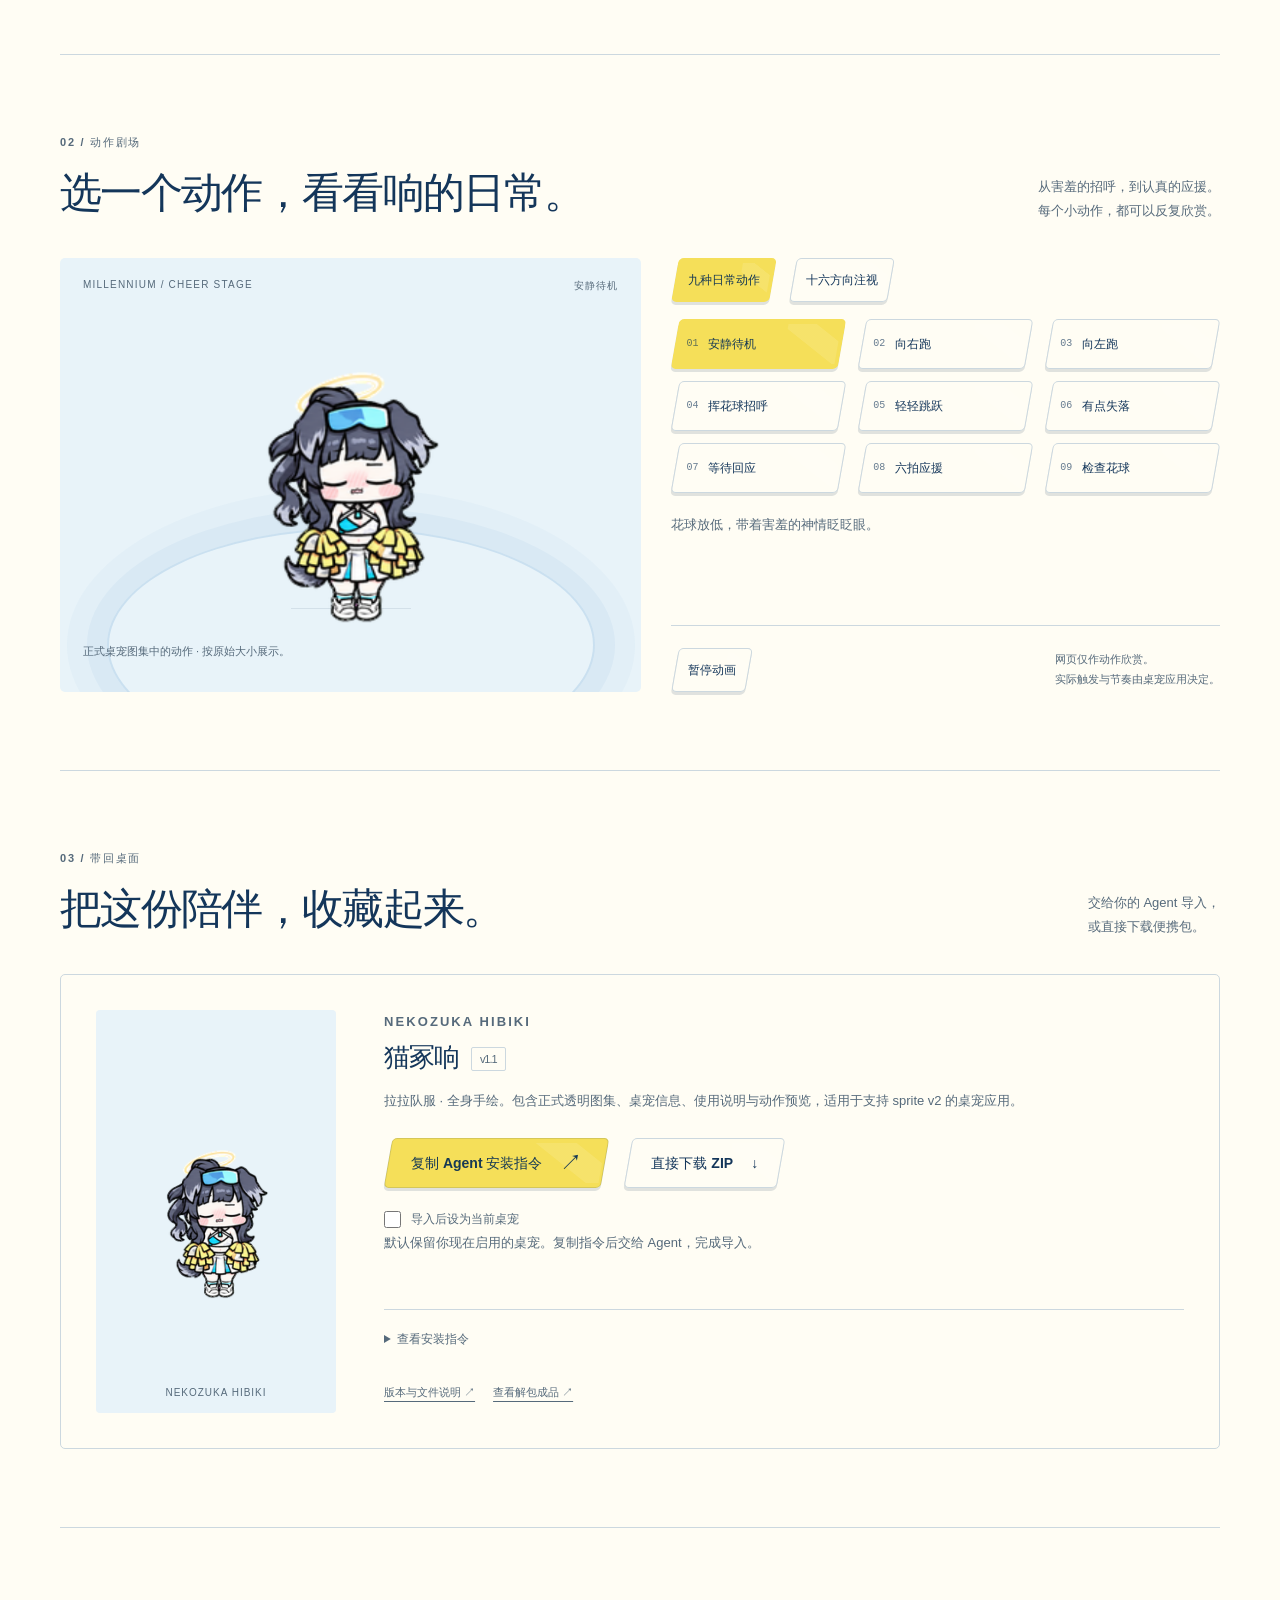
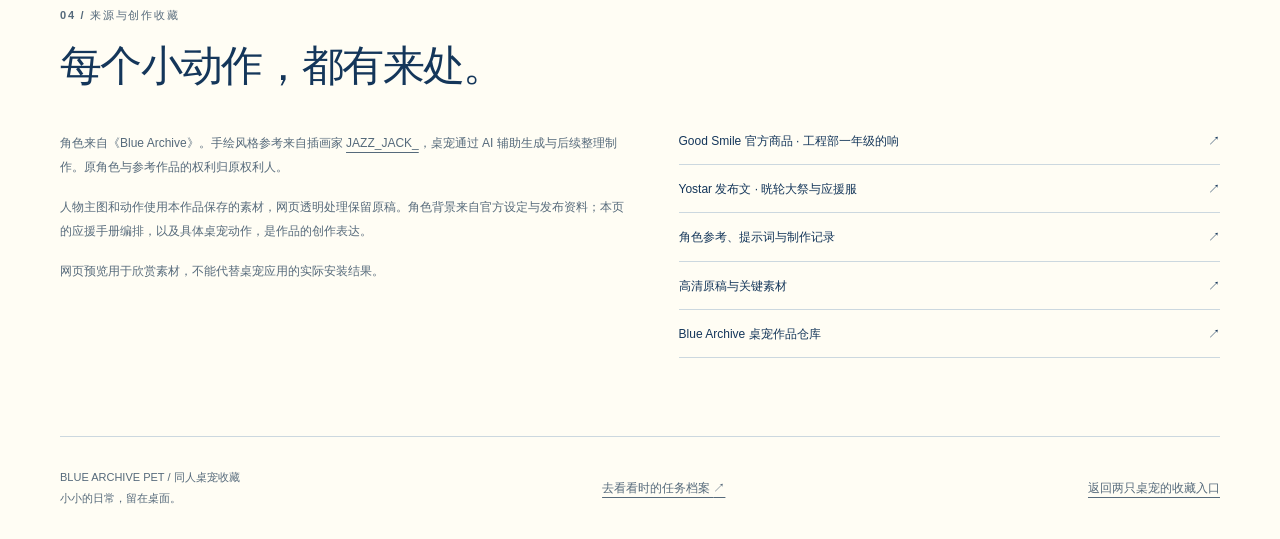
==== commit b21a9254: "修复仓库改名后的网页缓存，并从正式图集导出时的透明预览" ====
--- a/site/hibiki.html
+++ b/site/hibiki.html
@@ -1,5 +1,5 @@
 <!doctype html>
-<html lang="zh-CN"><head><meta charset="utf-8"><meta name="viewport" content="width=device-width,initial-scale=1"><meta name="color-scheme" content="light dark"><meta name="description" content="猫冢响 · 拉拉队服 · 全身手绘。了解角色的故事，欣赏九种动作与十六个方向，把她带回桌面。"><title>猫冢响 · 应援手册 | Blue Archive 桌宠</title><link rel="stylesheet" href="pet-pages.css?v=3"><script type="module" src="pet-page.js?v=3"></script><noscript><style>[data-loading],.stage canvas,.motion-controls>div:first-child,.playback-controls,[data-copy],.activate-label,.install-details,.hero-bottom,.download-preview canvas,.mini-gallery canvas,[data-stage-note]{display:none!important}.no-script-note{max-width:75%;margin:0;font-size:14px;line-height:1.9;text-align:center;color:var(--muted)}</style></noscript>
+<html lang="zh-CN"><head><meta charset="utf-8"><meta name="viewport" content="width=device-width,initial-scale=1"><meta name="color-scheme" content="light dark"><meta name="description" content="猫冢响 · 拉拉队服 · 全身手绘。了解角色的故事，欣赏九种动作与十六个方向，把她带回桌面。"><title>猫冢响 · 应援手册 | Blue Archive 桌宠</title><link rel="stylesheet" href="pet-pages.css?v=3"><script type="module" src="pet-page.js?v=4"></script><noscript><style>[data-loading],.stage canvas,.motion-controls>div:first-child,.playback-controls,[data-copy],.activate-label,.install-details,.hero-bottom,.download-preview canvas,.mini-gallery canvas,[data-stage-note]{display:none!important}.no-script-note{max-width:75%;margin:0;font-size:14px;line-height:1.9;text-align:center;color:var(--muted)}</style></noscript>
     <link rel="icon" type="image/x-icon" sizes="16x16 32x32 48x48" href="assets/icons/hibiki.ico?v=2">
     <link rel="icon" type="image/png" sizes="32x32" href="assets/icons/hibiki-32.png?v=2">
     <link rel="apple-touch-icon" type="image/png" sizes="180x180" href="assets/icons/hibiki-180.png?v=2">
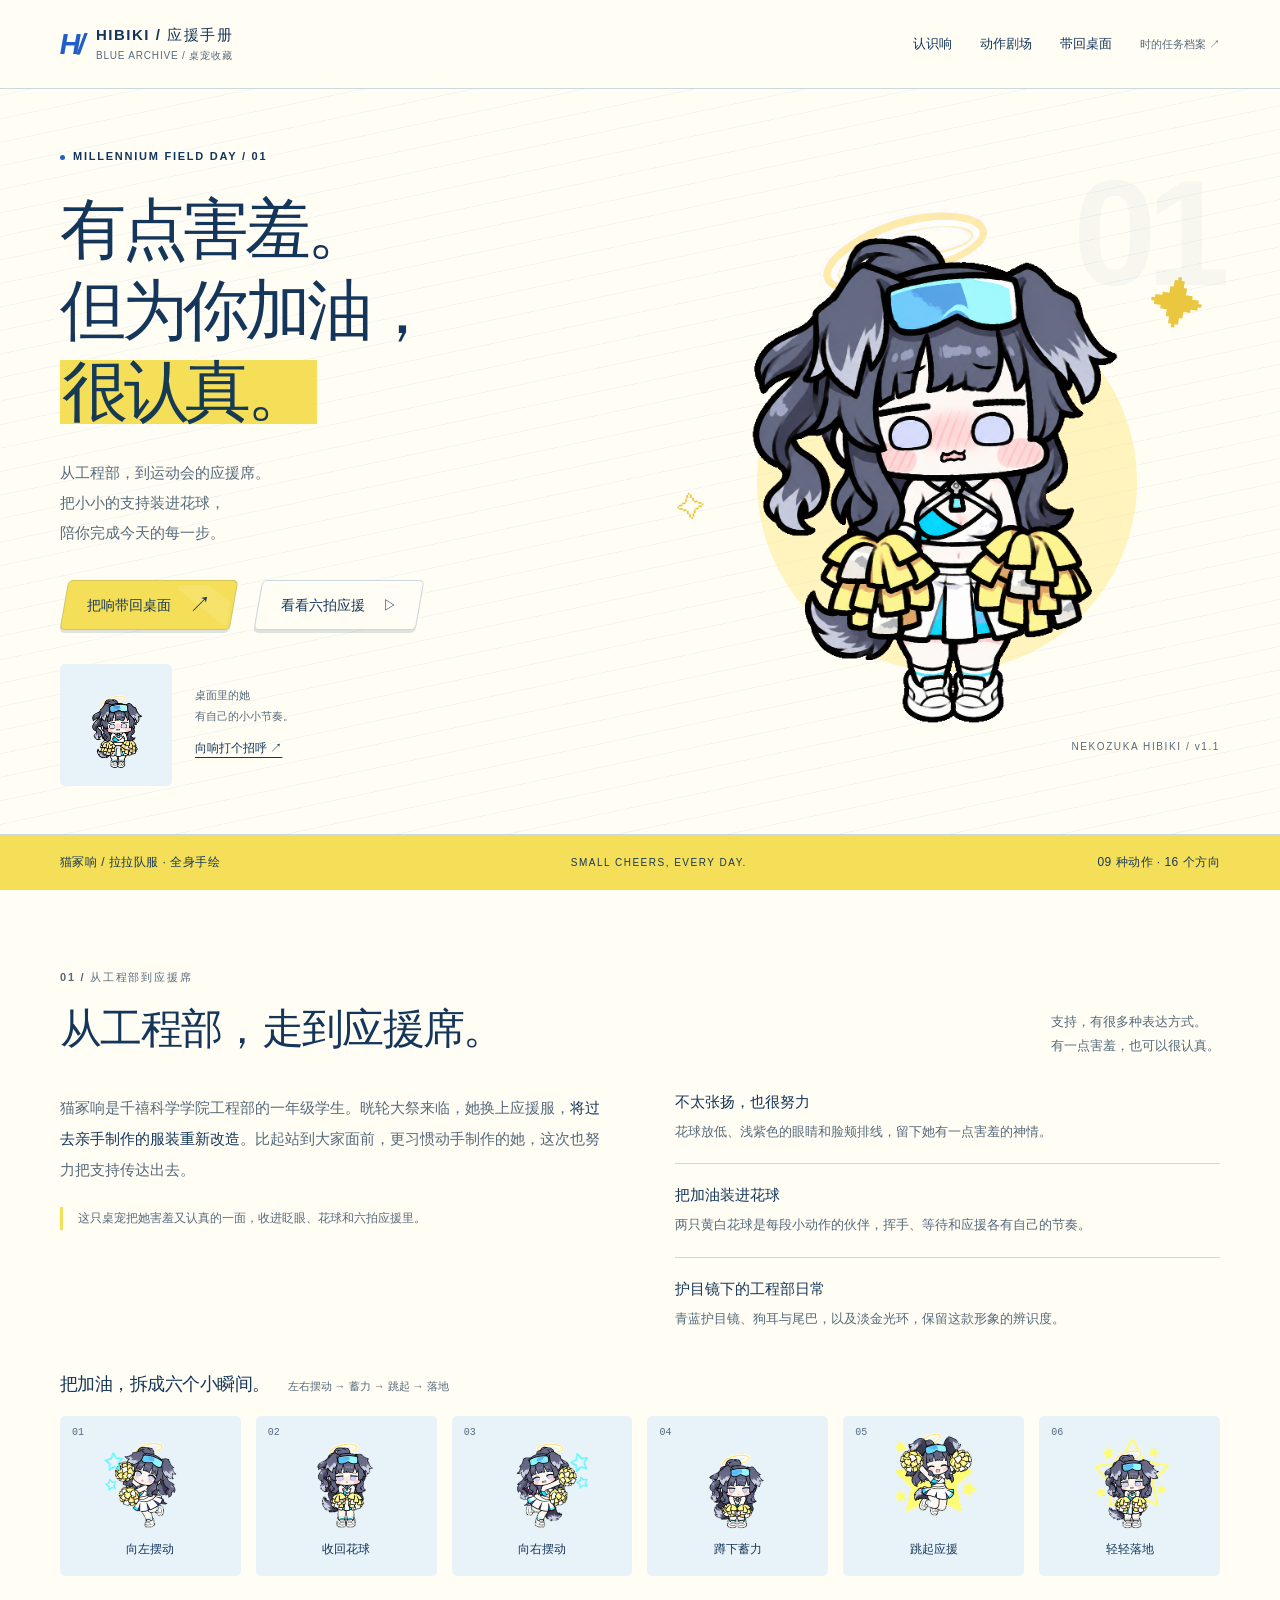
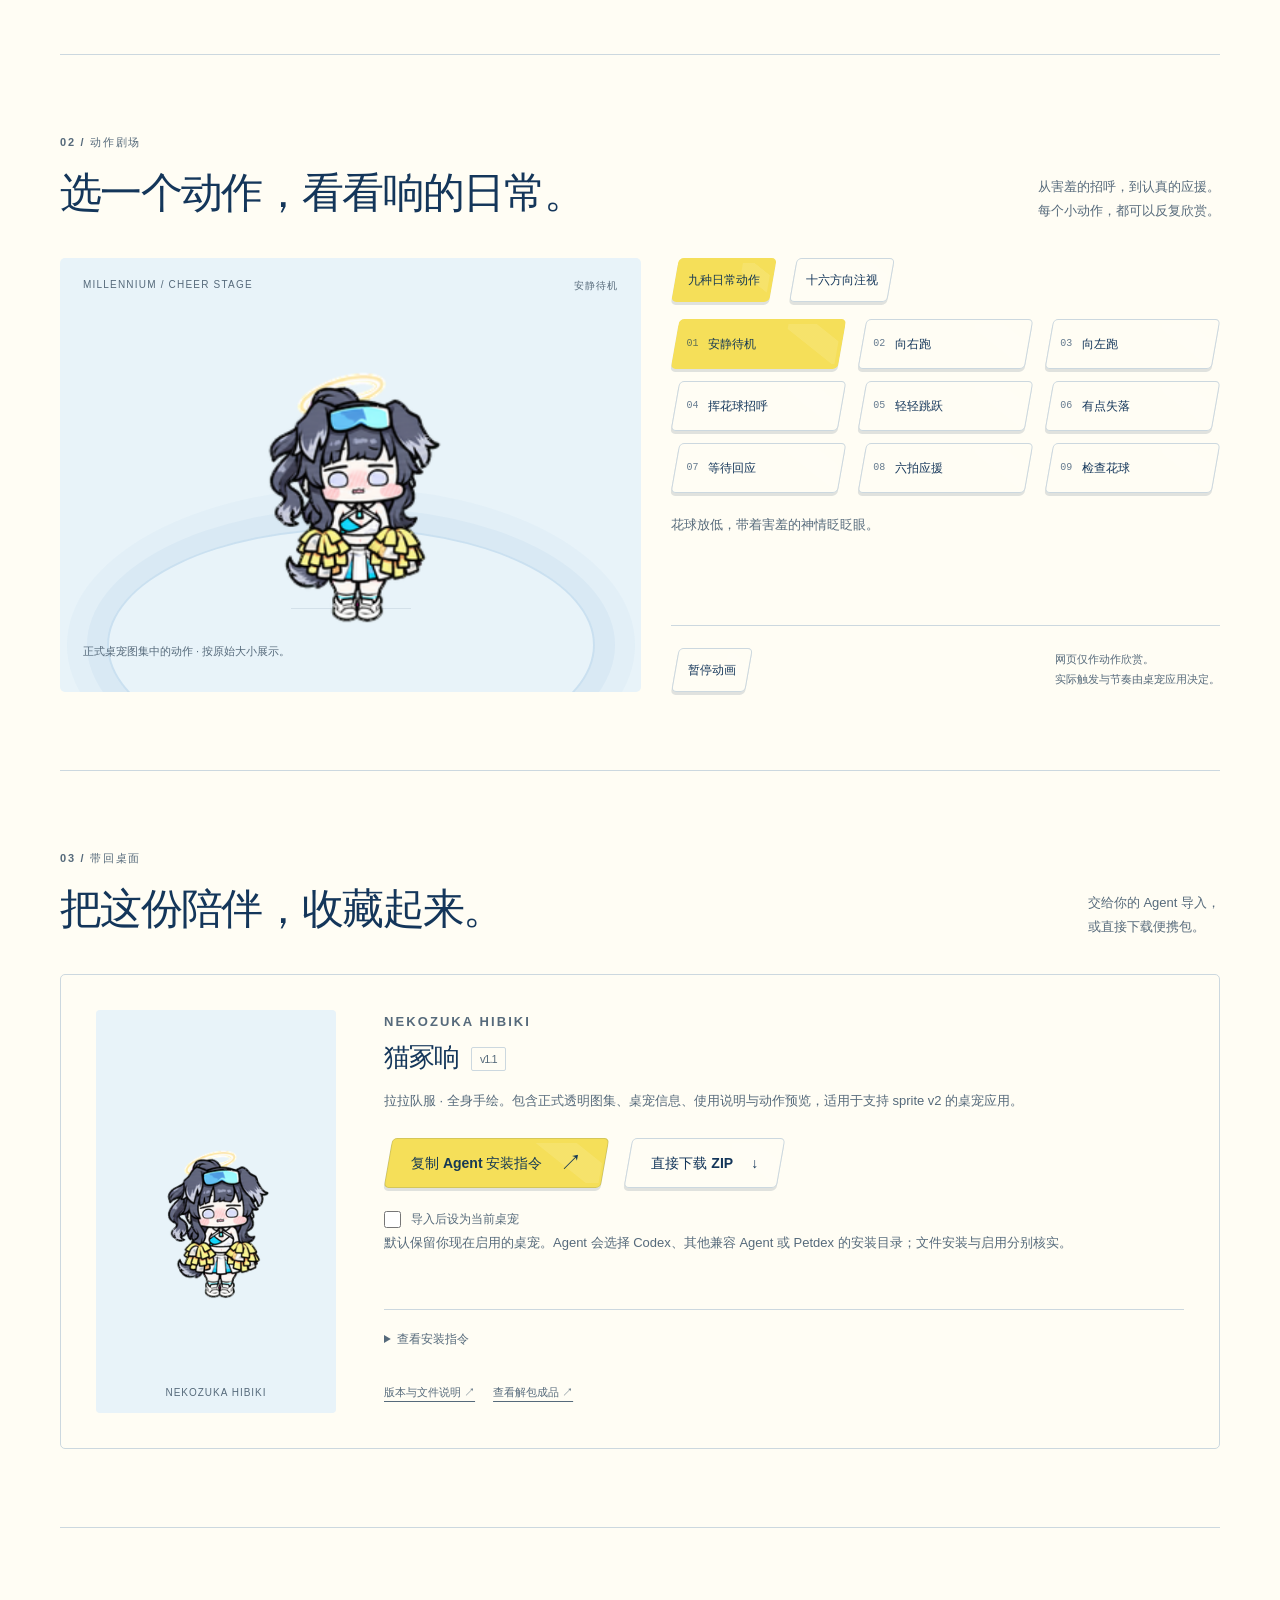
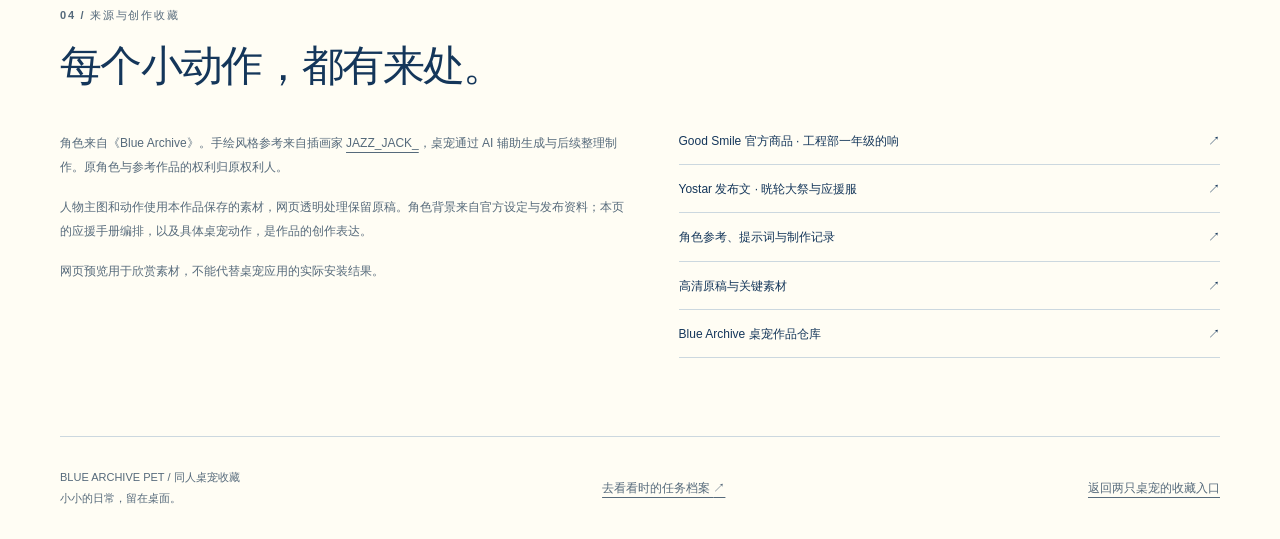
==== commit d0b65889: "Install portable pets in the detected agent or Petdex directory" ====
--- a/site/hibiki.html
+++ b/site/hibiki.html
@@ -1,5 +1,5 @@
 <!doctype html>
-<html lang="zh-CN"><head><meta charset="utf-8"><meta name="viewport" content="width=device-width,initial-scale=1"><meta name="color-scheme" content="light dark"><meta name="description" content="猫冢响 · 拉拉队服 · 全身手绘。了解角色的故事，欣赏九种动作与十六个方向，把她带回桌面。"><title>猫冢响 · 应援手册 | Blue Archive 桌宠</title><link rel="stylesheet" href="pet-pages.css?v=3"><script type="module" src="pet-page.js?v=4"></script><noscript><style>[data-loading],.stage canvas,.motion-controls>div:first-child,.playback-controls,[data-copy],.activate-label,.install-details,.hero-bottom,.download-preview canvas,.mini-gallery canvas,[data-stage-note]{display:none!important}.no-script-note{max-width:75%;margin:0;font-size:14px;line-height:1.9;text-align:center;color:var(--muted)}</style></noscript>
+<html lang="zh-CN"><head><meta charset="utf-8"><meta name="viewport" content="width=device-width,initial-scale=1"><meta name="color-scheme" content="light dark"><meta name="description" content="猫冢响 · 拉拉队服 · 全身手绘。了解角色的故事，欣赏九种动作与十六个方向，把她带回桌面。"><title>猫冢响 · 应援手册 | Blue Archive 桌宠</title><link rel="stylesheet" href="pet-pages.css?v=3"><script type="module" src="pet-page.js?v=5"></script><noscript><style>[data-loading],.stage canvas,.motion-controls>div:first-child,.playback-controls,[data-copy],.activate-label,.install-details,.hero-bottom,.download-preview canvas,.mini-gallery canvas,[data-stage-note]{display:none!important}.no-script-note{max-width:75%;margin:0;font-size:14px;line-height:1.9;text-align:center;color:var(--muted)}</style></noscript>
     <link rel="icon" type="image/x-icon" sizes="16x16 32x32 48x48" href="assets/icons/hibiki.ico?v=2">
     <link rel="icon" type="image/png" sizes="32x32" href="assets/icons/hibiki-32.png?v=2">
     <link rel="apple-touch-icon" type="image/png" sizes="180x180" href="assets/icons/hibiki-180.png?v=2">
@@ -10,5 +10,5 @@
 <div class="ticker"><div class="shell ticker-inner"><span>猫冢响 / 拉拉队服 · 全身手绘</span><span class="en">SMALL CHEERS, EVERY DAY.</span><span>09 种动作 · 16 个方向</span></div></div>
 <section class="shell section" id="story" aria-labelledby="story-title"><div class="section-heading"><div><p class="eyebrow muted">01 / 从工程部到应援席</p><h2 id="story-title">从工程部，走到应援席。</h2></div><p>支持，有很多种表达方式。<br>有一点害羞，也可以很认真。</p></div><div class="story-layout"><div><p class="story-prose">猫冢响是千禧科学学院工程部的一年级学生。晄轮大祭来临，她换上应援服，<strong>将过去亲手制作的服装重新改造</strong>。比起站到大家面前，更习惯动手制作的她，这次也努力把支持传达出去。</p><p class="story-note">这只桌宠把她害羞又认真的一面，收进眨眼、花球和六拍应援里。</p></div><dl class="detail-list"><div><dt>不太张扬，也很努力</dt><dd>花球放低、浅紫色的眼睛和脸颊排线，留下她有一点害羞的神情。</dd></div><div><dt>把加油装进花球</dt><dd>两只黄白花球是每段小动作的伙伴，挥手、等待和应援各有自己的节奏。</dd></div><div><dt>护目镜下的工程部日常</dt><dd>青蓝护目镜、狗耳与尾巴，以及淡金光环，保留这款形象的辨识度。</dd></div></dl></div><div class="mini-gallery-title"><h3>把加油，拆成六个小瞬间。</h3><p>左右摆动 → 蓄力 → 跳起 → 落地</p></div><div class="mini-gallery"><article class="still-card"><span class="number">01</span><canvas width="192" height="208" role="img" aria-label="响：向左摆动的动作静帧" data-still-row="7" data-still-frame="0"></canvas><p>向左摆动</p></article><article class="still-card"><span class="number">02</span><canvas width="192" height="208" role="img" aria-label="响：收回花球的动作静帧" data-still-row="7" data-still-frame="1"></canvas><p>收回花球</p></article><article class="still-card"><span class="number">03</span><canvas width="192" height="208" role="img" aria-label="响：向右摆动的动作静帧" data-still-row="7" data-still-frame="2"></canvas><p>向右摆动</p></article><article class="still-card"><span class="number">04</span><canvas width="192" height="208" role="img" aria-label="响：蹲下蓄力的动作静帧" data-still-row="7" data-still-frame="3"></canvas><p>蹲下蓄力</p></article><article class="still-card"><span class="number">05</span><canvas width="192" height="208" role="img" aria-label="响：跳起应援的动作静帧" data-still-row="7" data-still-frame="4"></canvas><p>跳起应援</p></article><article class="still-card"><span class="number">06</span><canvas width="192" height="208" role="img" aria-label="响：轻轻落地的动作静帧" data-still-row="7" data-still-frame="5"></canvas><p>轻轻落地</p></article></div></section>
 <section class="shell section" id="motion" aria-labelledby="motion-title"><div class="section-heading"><div><p class="eyebrow muted">02 / 动作剧场</p><h2 id="motion-title">选一个动作，看看响的日常。</h2></div><p>从害羞的招呼，到认真的应援。<br>每个小动作，都可以反复欣赏。</p></div><div class="theater"><div class="stage" data-stage tabindex="0" aria-label="响的动作舞台，在跟随模式中可移动指针或用方向选项转向"><noscript><p class="no-script-note">当前展示静态作品。启用 JavaScript 后可以欣赏动作与方向；下方 ZIP 可以直接下载。</p></noscript><div class="stage-top"><span>MILLENNIUM / CHEER STAGE</span><span data-stage-state>安静待机</span></div><canvas class="pet-player" data-role="theater" role="img" aria-label="响：安静待机" width="192" height="208"></canvas><span class="loading" data-loading role="status">正在准备动作…</span><p class="stage-bottom" data-stage-note>选择右侧动作，或切换到十六方向注视。</p></div><div class="motion-controls"><div><div class="mode-controls" role="group" aria-label="预览模式"><button class="button small" type="button" data-mode="actions" aria-pressed="true">九种日常动作</button><button class="button small secondary" type="button" data-mode="directions" aria-pressed="false">十六方向注视</button></div><div class="action-grid" data-actions role="group" aria-label="选择响的动作"><button class="button" type="button" data-state="idle" aria-pressed="true"><span class="num">01</span>安静待机</button><button class="button" type="button" data-state="running-right" aria-pressed="false"><span class="num">02</span>向右跑</button><button class="button" type="button" data-state="running-left" aria-pressed="false"><span class="num">03</span>向左跑</button><button class="button" type="button" data-state="waving" aria-pressed="false"><span class="num">04</span>挥花球招呼</button><button class="button" type="button" data-state="jumping" aria-pressed="false"><span class="num">05</span>轻轻跳跃</button><button class="button" type="button" data-state="failed" aria-pressed="false"><span class="num">06</span>有点失落</button><button class="button" type="button" data-state="waiting" aria-pressed="false"><span class="num">07</span>等待回应</button><button class="button" type="button" data-state="running" aria-pressed="false"><span class="num">08</span>六拍应援</button><button class="button" type="button" data-state="review" aria-pressed="false"><span class="num">09</span>检查花球</button></div><p class="action-description" data-action-description>花球放低，带着害羞的神情眨眨眼。</p><div class="direction-controls" data-directions hidden><label for="look-direction">看向哪个方向</label><div class="direction-select"><button class="button small secondary" type="button" data-direction-step="-1" aria-label="逆时针转一个方向">←</button><select id="look-direction" aria-label="选择注视方向"><option value="0">正上方 · 0°</option><option value="1">右上偏上 · 22.5°</option><option value="2">右上方 · 45°</option><option value="3">右上偏右 · 67.5°</option><option value="4">正右方 · 90°</option><option value="5">右下偏右 · 112.5°</option><option value="6">右下方 · 135°</option><option value="7">右下偏下 · 157.5°</option><option value="8">正下方 · 180°</option><option value="9">左下偏下 · 202.5°</option><option value="10">左下方 · 225°</option><option value="11">左下偏左 · 247.5°</option><option value="12">正左方 · 270°</option><option value="13">左上偏左 · 292.5°</option><option value="14">左上方 · 315°</option><option value="15">左上偏上 · 337.5°</option></select><button class="button small secondary" type="button" data-direction-step="1" aria-label="顺时针转一个方向">→</button></div><label class="follow-label"><input type="checkbox" data-follow checked>跟随舞台里的鼠标或触摸位置</label><p class="action-description">身体正面站好，转转头看看你。也可以用方向选项、左右键或方向按钮操作。</p></div></div><div><div class="playback-controls"><button class="button small secondary" type="button" data-pause aria-pressed="false">暂停动画</button><p>网页仅作动作欣赏。<br>实际触发与节奏由桌宠应用决定。</p></div><p class="motion-error" data-motion-error role="status" hidden></p></div></div></div></section>
-<section class="shell section" id="download" aria-labelledby="download-title"><div class="section-heading"><div><p class="eyebrow muted">03 / 带回桌面</p><h2 id="download-title">把这份陪伴，收藏起来。</h2></div><p>交给你的 Agent 导入，<br>或直接下载便携包。</p></div><article class="download-card"><div class="download-preview"><canvas class="pet-player" data-role="install" role="img" aria-label="将要下载的响的独立待机预览" width="192" height="208"></canvas><span class="caption">NEKOZUKA HIBIKI</span></div><div class="download-copy"><p class="eyebrow muted">NEKOZUKA HIBIKI</p><h3>猫冢响<span class="version-tag">v1.1</span></h3><p>拉拉队服 · 全身手绘。包含正式透明图集、桌宠信息、使用说明与动作预览，适用于支持 sprite v2 的桌宠应用。</p><div class="download-actions"><button class="button" type="button" data-copy>复制 Agent 安装指令 <span class="arrow" aria-hidden="true">↗</span></button><a class="button secondary" href="downloads/hibiki-cheerleader-fullbody-handdrawn-portable.zip" download>直接下载 ZIP <span aria-hidden="true">↓</span></a></div><label class="activate-label"><input type="checkbox" data-activate>导入后设为当前桌宠</label><p class="download-small">默认保留你现在启用的桌宠。复制指令后交给 Agent，完成导入。</p><p class="install-feedback" data-install-feedback role="status" aria-live="polite"></p><details class="install-details"><summary>查看安装指令</summary><label class="sr-only" for="install-instruction">完整 Agent 安装指令</label><textarea id="install-instruction" data-instruction readonly spellcheck="false" placeholder="正在准备安装指令…"></textarea></details><div class="download-small"><a href="https://github.com/MIBXR/blue-archive-pets/releases/tag/v1.1-hibiki-cheerleader-fullbody-handdrawn">版本与文件说明 ↗</a><a href="https://github.com/MIBXR/blue-archive-pets/tree/main/pets/hibiki-cheerleader-fullbody-handdrawn/package">查看解包成品 ↗</a></div></div></article></section>
+<section class="shell section" id="download" aria-labelledby="download-title"><div class="section-heading"><div><p class="eyebrow muted">03 / 带回桌面</p><h2 id="download-title">把这份陪伴，收藏起来。</h2></div><p>交给你的 Agent 导入，<br>或直接下载便携包。</p></div><article class="download-card"><div class="download-preview"><canvas class="pet-player" data-role="install" role="img" aria-label="将要下载的响的独立待机预览" width="192" height="208"></canvas><span class="caption">NEKOZUKA HIBIKI</span></div><div class="download-copy"><p class="eyebrow muted">NEKOZUKA HIBIKI</p><h3>猫冢响<span class="version-tag">v1.1</span></h3><p>拉拉队服 · 全身手绘。包含正式透明图集、桌宠信息、使用说明与动作预览，适用于支持 sprite v2 的桌宠应用。</p><div class="download-actions"><button class="button" type="button" data-copy>复制 Agent 安装指令 <span class="arrow" aria-hidden="true">↗</span></button><a class="button secondary" href="downloads/hibiki-cheerleader-fullbody-handdrawn-portable.zip" download>直接下载 ZIP <span aria-hidden="true">↓</span></a></div><label class="activate-label"><input type="checkbox" data-activate>导入后设为当前桌宠</label><p class="download-small">默认保留你现在启用的桌宠。Agent 会选择 Codex、其他兼容 Agent 或 Petdex 的安装目录；文件安装与启用分别核实。</p><p class="install-feedback" data-install-feedback role="status" aria-live="polite"></p><details class="install-details"><summary>查看安装指令</summary><label class="sr-only" for="install-instruction">完整 Agent 安装指令</label><textarea id="install-instruction" data-instruction readonly spellcheck="false" placeholder="正在准备安装指令…"></textarea></details><div class="download-small"><a href="https://github.com/MIBXR/blue-archive-pets/releases/tag/v1.1-hibiki-cheerleader-fullbody-handdrawn">版本与文件说明 ↗</a><a href="https://github.com/MIBXR/blue-archive-pets/tree/main/pets/hibiki-cheerleader-fullbody-handdrawn/package">查看解包成品 ↗</a></div></div></article></section>
 <section class="shell section" id="sources" aria-labelledby="sources-title"><div class="section-heading"><div><p class="eyebrow muted">04 / 来源与创作收藏</p><h2 id="sources-title">每个小动作，都有来处。</h2></div></div><div class="source-layout"><div><p>角色来自《Blue Archive》。手绘风格参考来自插画家 <a href="https://x.com/JAZZ_JACK_">JAZZ_JACK_</a>，桌宠通过 AI 辅助生成与后续整理制作。原角色与参考作品的权利归原权利人。</p><p>人物主图和动作使用本作品保存的素材，网页透明处理保留原稿。角色背景来自官方设定与发布资料；本页的应援手册编排，以及具体桌宠动作，是作品的创作表达。</p><p>网页预览用于欣赏素材，不能代替桌宠应用的实际安装结果。</p></div><div class="source-links"><a href="https://www.goodsmile.com/ja/product/1138067/Hyper%2BBody%2B%E3%83%92%E3%83%93%E3%82%AD%2B%E5%BF%9C%E6%8F%B4%E5%9B%A3%2B">Good Smile 官方商品 · 工程部一年级的响<span aria-hidden="true">↗</span></a><a href="https://www.4gamer.net/games/519/G051983/20220929076/">Yostar 发布文 · 晄轮大祭与应援服<span aria-hidden="true">↗</span></a><a href="https://github.com/MIBXR/blue-archive-pets/tree/main/pets/hibiki-cheerleader-fullbody-handdrawn/creation">角色参考、提示词与制作记录<span aria-hidden="true">↗</span></a><a href="https://github.com/MIBXR/blue-archive-pets/tree/main/pets/hibiki-cheerleader-fullbody-handdrawn/materials">高清原稿与关键素材<span aria-hidden="true">↗</span></a><a href="https://github.com/MIBXR/blue-archive-pets">Blue Archive 桌宠作品仓库<span aria-hidden="true">↗</span></a></div></div></section></main><footer class="shell site-footer"><span>BLUE ARCHIVE PET / 同人桌宠收藏<br>小小的日常，留在桌面。</span><a href="toki.html">去看看时的任务档案 <span aria-hidden="true">↗</span></a><a href="index.html">返回两只桌宠的收藏入口</a></footer></body></html>
